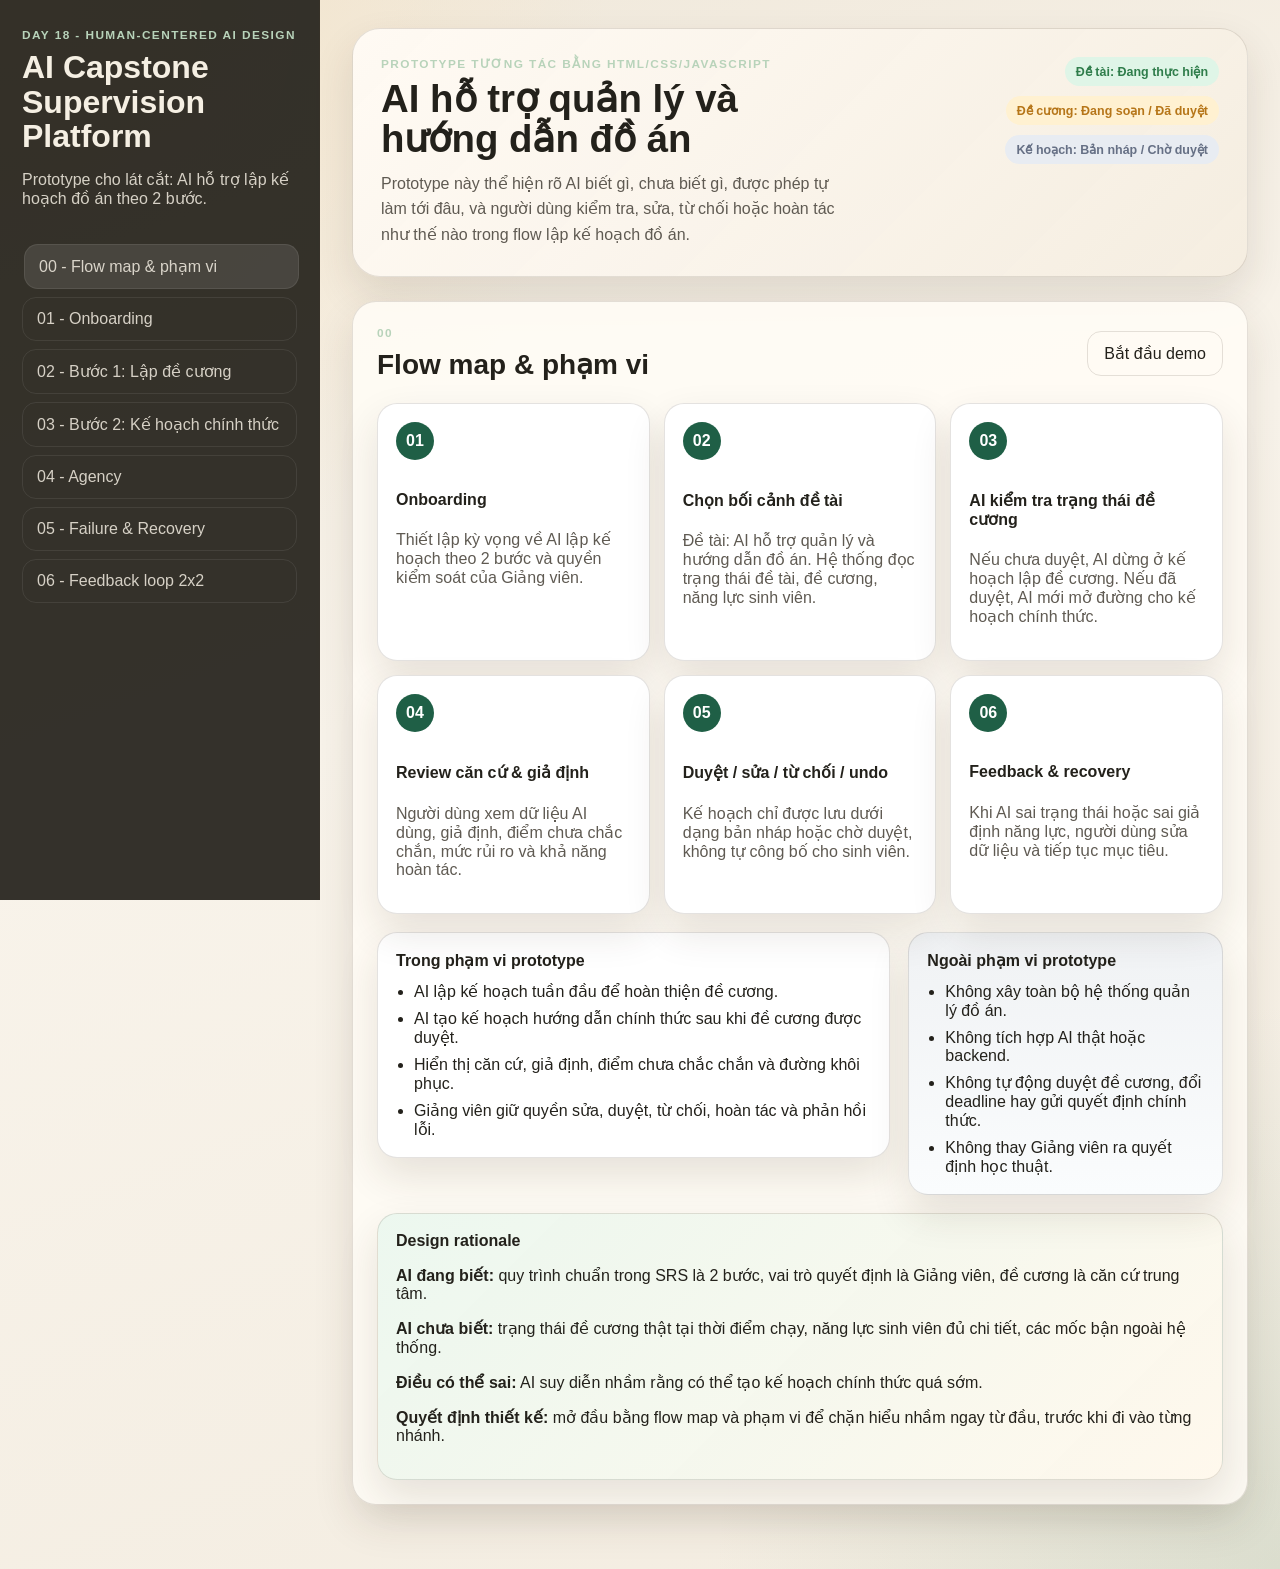
==== index.html @ 228629e7 "Hoàn thành bài lab day 18" ====
<!DOCTYPE html>
<html lang="vi">
<head>
  <meta charset="UTF-8">
  <meta name="viewport" content="width=device-width, initial-scale=1.0">
  <title>Day 18 - AI Capstone Supervision Platform</title>
  <link rel="stylesheet" href="styles.css">
</head>
<body>
  <div class="app-shell">
    <aside class="sidebar">
      <div class="brand">
        <p class="eyebrow">Day 18 - Human-Centered AI Design</p>
        <h1>AI Capstone<br>Supervision Platform</h1>
        <p class="brand-note">Prototype cho lát cắt: AI hỗ trợ lập kế hoạch đồ án theo 2 bước.</p>
      </div>

      <nav class="menu">
        <button class="nav-link active" data-target="flow-map">00 - Flow map & phạm vi</button>
        <button class="nav-link" data-target="onboarding">01 - Onboarding</button>
        <button class="nav-link" data-target="step-one">02 - Bước 1: Lập đề cương</button>
        <button class="nav-link" data-target="step-two">03 - Bước 2: Kế hoạch chính thức</button>
        <button class="nav-link" data-target="agency">04 - Agency</button>
        <button class="nav-link" data-target="failure">05 - Failure & Recovery</button>
        <button class="nav-link" data-target="feedback">06 - Feedback loop 2x2</button>
      </nav>
    </aside>

    <main class="content">
      <header class="hero">
        <div>
          <p class="eyebrow">Prototype tương tác bằng HTML/CSS/JavaScript</p>
          <h2>AI hỗ trợ quản lý và hướng dẫn đồ án</h2>
          <p class="hero-copy">
            Prototype này thể hiện rõ AI biết gì, chưa biết gì, được phép tự làm tới đâu,
            và người dùng kiểm tra, sửa, từ chối hoặc hoàn tác như thế nào trong flow lập kế hoạch đồ án.
          </p>
        </div>
        <div class="hero-badges">
          <span class="badge safe">Đề tài: Đang thực hiện</span>
          <span class="badge warning">Đề cương: Đang soạn / Đã duyệt</span>
          <span class="badge neutral">Kế hoạch: Bản nháp / Chờ duyệt</span>
        </div>
      </header>

      <section id="flow-map" class="page-section active">
        <div class="section-heading">
          <div>
            <p class="eyebrow">00</p>
            <h3>Flow map & phạm vi</h3>
          </div>
          <button class="ghost-button" data-next="onboarding">Bắt đầu demo</button>
        </div>

        <div class="flow-grid">
          <article class="flow-card">
            <span class="flow-step">01</span>
            <h4>Onboarding</h4>
            <p>Thiết lập kỳ vọng về AI lập kế hoạch theo 2 bước và quyền kiểm soát của Giảng viên.</p>
          </article>
          <article class="flow-card">
            <span class="flow-step">02</span>
            <h4>Chọn bối cảnh đề tài</h4>
            <p>Đề tài: AI hỗ trợ quản lý và hướng dẫn đồ án. Hệ thống đọc trạng thái đề tài, đề cương, năng lực sinh viên.</p>
          </article>
          <article class="flow-card">
            <span class="flow-step">03</span>
            <h4>AI kiểm tra trạng thái đề cương</h4>
            <p>Nếu chưa duyệt, AI dừng ở kế hoạch lập đề cương. Nếu đã duyệt, AI mới mở đường cho kế hoạch chính thức.</p>
          </article>
          <article class="flow-card">
            <span class="flow-step">04</span>
            <h4>Review căn cứ & giả định</h4>
            <p>Người dùng xem dữ liệu AI dùng, giả định, điểm chưa chắc chắn, mức rủi ro và khả năng hoàn tác.</p>
          </article>
          <article class="flow-card">
            <span class="flow-step">05</span>
            <h4>Duyệt / sửa / từ chối / undo</h4>
            <p>Kế hoạch chỉ được lưu dưới dạng bản nháp hoặc chờ duyệt, không tự công bố cho sinh viên.</p>
          </article>
          <article class="flow-card">
            <span class="flow-step">06</span>
            <h4>Feedback & recovery</h4>
            <p>Khi AI sai trạng thái hoặc sai giả định năng lực, người dùng sửa dữ liệu và tiếp tục mục tiêu.</p>
          </article>
        </div>

        <div class="two-column">
          <article class="info-card">
            <h4>Trong phạm vi prototype</h4>
            <ul>
              <li>AI lập kế hoạch tuần đầu để hoàn thiện đề cương.</li>
              <li>AI tạo kế hoạch hướng dẫn chính thức sau khi đề cương được duyệt.</li>
              <li>Hiển thị căn cứ, giả định, điểm chưa chắc chắn và đường khôi phục.</li>
              <li>Giảng viên giữ quyền sửa, duyệt, từ chối, hoàn tác và phản hồi lỗi.</li>
            </ul>
          </article>
          <article class="info-card muted">
            <h4>Ngoài phạm vi prototype</h4>
            <ul>
              <li>Không xây toàn bộ hệ thống quản lý đồ án.</li>
              <li>Không tích hợp AI thật hoặc backend.</li>
              <li>Không tự động duyệt đề cương, đổi deadline hay gửi quyết định chính thức.</li>
              <li>Không thay Giảng viên ra quyết định học thuật.</li>
            </ul>
          </article>
        </div>

        <aside class="rationale-box">
          <h4>Design rationale</h4>
          <p><strong>AI đang biết:</strong> quy trình chuẩn trong SRS là 2 bước, vai trò quyết định là Giảng viên, đề cương là căn cứ trung tâm.</p>
          <p><strong>AI chưa biết:</strong> trạng thái đề cương thật tại thời điểm chạy, năng lực sinh viên đủ chi tiết, các mốc bận ngoài hệ thống.</p>
          <p><strong>Điều có thể sai:</strong> AI suy diễn nhầm rằng có thể tạo kế hoạch chính thức quá sớm.</p>
          <p><strong>Quyết định thiết kế:</strong> mở đầu bằng flow map và phạm vi để chặn hiểu nhầm ngay từ đầu, trước khi đi vào từng nhánh.</p>
        </aside>
      </section>

      <section id="onboarding" class="page-section">
        <div class="section-heading">
          <div>
            <p class="eyebrow">01</p>
            <h3>Onboarding</h3>
          </div>
          <button class="ghost-button" data-next="step-one">Đi tới Bước 1</button>
        </div>

        <div class="card-grid onboarding-grid">
          <article class="feature-card">
            <span class="badge safe">Card 1</span>
            <h4>AI lập kế hoạch đồ án theo 2 bước</h4>
            <p>Khi đề cương chưa được chốt, AI chỉ giúp lập kế hoạch hoàn thiện đề cương. Sau khi đề cương được duyệt, AI mới tạo kế hoạch thực hiện đồ án đầy đủ.</p>
            <ul>
              <li>Gợi ý kế hoạch lập đề cương tuần đầu.</li>
              <li>Chỉ ra phần còn thiếu trong đề cương.</li>
              <li>Tạo kế hoạch chính thức sau khi đề cương đã duyệt.</li>
              <li>Cảnh báo tuần quá tải và điều chỉnh theo năng lực sinh viên.</li>
            </ul>
          </article>

          <article class="feature-card">
            <span class="badge risk">Card 2</span>
            <h4>AI không được tự làm gì?</h4>
            <ul>
              <li>Không phê duyệt đề cương hoặc chốt phạm vi đề tài.</li>
              <li>Không thay đổi deadline chính thức.</li>
              <li>Không công bố kế hoạch chính thức cho sinh viên.</li>
              <li>Không đóng, hủy đề tài hoặc thay Giảng viên ra quyết định học thuật.</li>
            </ul>
          </article>

          <article class="feature-card">
            <span class="badge warning">Card 3</span>
            <h4>AI cần dữ liệu gì?</h4>
            <ul>
              <li>Tên đề tài và nhiệm vụ ban đầu.</li>
              <li>Trạng thái đề tài và trạng thái đề cương.</li>
              <li>Loại đồ án, thời lượng thực hiện, mốc bắt buộc.</li>
              <li>Năng lực sinh viên và nội dung đề cương đã duyệt nếu có.</li>
            </ul>
          </article>

          <article class="feature-card">
            <span class="badge neutral">Card 4</span>
            <h4>Quyền kiểm soát của người dùng</h4>
            <ul>
              <li>Xem AI dùng dữ liệu nào và không dùng dữ liệu nào.</li>
              <li>Sửa giả định, từ chối đề xuất hoặc hoàn tác.</li>
              <li>Không cho AI dùng một số tín hiệu hành vi để cá nhân hóa.</li>
              <li>Quyết định lưu bản nháp hay duyệt kế hoạch chính thức.</li>
            </ul>
          </article>
        </div>

        <div class="panel-row">
          <article class="context-panel">
            <h4>AI biết gì?</h4>
            <ul>
              <li>Người dùng lần đầu vào tính năng AI lập kế hoạch.</li>
              <li>Quy trình đúng là 2 bước, không được nhảy cóc.</li>
            </ul>
          </article>
          <article class="context-panel">
            <h4>AI chưa biết gì?</h4>
            <ul>
              <li>Đề tài cụ thể đang ở trạng thái đề cương nào.</li>
              <li>Năng lực, lịch bận và ràng buộc cá nhân của sinh viên.</li>
            </ul>
          </article>
          <article class="context-panel">
            <h4>Người dùng kiểm soát ở đâu?</h4>
            <ul>
              <li>Nút sửa giả định và phản hồi lỗi trong mọi flow chính.</li>
              <li>Tùy chọn tắt dùng tín hiệu hành vi ngầm định.</li>
            </ul>
          </article>
        </div>

        <aside class="rationale-box">
          <h4>Design rationale</h4>
          <p><strong>Rủi ro:</strong> nếu onboarding không nhấn mạnh giới hạn, người dùng có thể tưởng AI tạo kế hoạch toàn bộ ngay từ đầu.</p>
          <p><strong>Agency:</strong> ở đây AI chỉ <strong>Ask</strong> người dùng bắt đầu từ dữ liệu tối thiểu, không ép nhập form dài.</p>
          <p><strong>Feedback:</strong> system → user explicit qua nội dung card; system → user implicit qua thứ tự card và badge cảnh báo.</p>
        </aside>
      </section>

      <section id="step-one" class="page-section">
        <div class="section-heading">
          <div>
            <p class="eyebrow">02</p>
            <h3>Bước 1: Đề cương chưa chốt, AI chỉ lập kế hoạch làm đề cương</h3>
          </div>
          <button class="ghost-button" data-next="step-two">Sang Bước 2</button>
        </div>

        <div class="scenario-layout">
          <article class="workbench">
            <div class="status-strip">
              <span class="badge neutral">Đề tài: Đang soạn</span>
              <span class="badge warning">Đề cương: Đang soạn</span>
              <span class="badge neutral">Loại đồ án: Khảo sát/thực nghiệm</span>
              <span class="badge warning">Năng lực sinh viên: Chưa rõ</span>
            </div>

            <div class="project-card">
              <h4>Đề tài đang chọn</h4>
              <p class="project-title">AI hỗ trợ quản lý và hướng dẫn đồ án</p>
              <p class="project-subtitle">Giảng viên đang chuẩn bị đề tài và cần một kế hoạch tuần đầu để hoàn thiện đề cương đủ điều kiện chốt.</p>
            </div>

            <div id="step1-loading" class="loading-box hidden">
              <div class="loading-dot"></div>
              <div>
                <p>AI đang kiểm tra trạng thái đề cương...</p>
                <p class="subtle" id="step1-loading-text">Đang đọc trạng thái hiện tại trong hồ sơ đề tài.</p>
              </div>
            </div>

            <div id="step1-result" class="result-card hidden">
              <div class="assistant-note">
                <span class="badge warning">ASK</span>
                <p>
                  Đề cương của đề tài này chưa được chốt. Tôi chưa nên tạo kế hoạch thực hiện toàn bộ đồ án vì phạm vi,
                  mục tiêu và sản phẩm đầu ra có thể còn thay đổi. Tôi có thể giúp thầy/cô tạo kế hoạch tuần đầu để hoàn thiện đề cương trước.
                </p>
              </div>

              <div class="ai-status-list">
                <div>AI đang kiểm tra trạng thái đề cương...</div>
                <div>AI phát hiện đề cương chưa chốt.</div>
                <div>AI chỉ tạo kế hoạch lập đề cương tuần đầu.</div>
              </div>

              <div class="timeline-card">
                <h4>Kế hoạch lập đề cương tuần đầu</h4>
                <div class="timeline-item">
                  <strong>Mục tiêu tuần đầu</strong>
                  <p>Hoàn thành đề cương đủ rõ để chốt phạm vi, nhiệm vụ, phương pháp và cấu trúc báo cáo.</p>
                </div>
                <div class="timeline-item">
                  <strong>Việc cần làm</strong>
                  <p>Làm rõ đề tài, mục tiêu, phạm vi chức năng, phương pháp, bố cục dự kiến và tài liệu tham khảo ban đầu.</p>
                </div>
                <div class="timeline-item">
                  <strong>Mốc nộp 1</strong>
                  <p>Cuối tuần: nộp đề cương bản nháp + danh sách tài liệu tham khảo ban đầu.</p>
                </div>
                <div class="timeline-item">
                  <strong>Mốc nộp 2</strong>
                  <p>Sau góp ý: nộp lại bản đã chỉnh sửa để Giảng viên xem xét chốt.</p>
                </div>
                <div class="timeline-item">
                  <strong>Checklist</strong>
                  <p>Mục tiêu, phạm vi, phương pháp, sản phẩm đầu ra, cấu trúc báo cáo và tiêu chí chốt đã đủ rõ.</p>
                </div>
              </div>
            </div>

            <div class="button-row">
              <button class="primary-button" id="btn-step1-plan">Tạo kế hoạch làm đề cương</button>
              <button class="secondary-button">Bổ sung thông tin đề cương</button>
              <button class="ghost-button">Hủy</button>
            </div>
          </article>

          <aside class="side-stack">
            <article class="context-panel">
              <h4>AI biết gì?</h4>
              <ul>
                <li>Đề tài đã có tên và loại đồ án.</li>
                <li>Đề cương đang ở trạng thái Đang soạn.</li>
              </ul>
            </article>
            <article class="context-panel">
              <h4>AI chưa biết gì?</h4>
              <ul>
                <li>Nội dung đề cương đã đủ sâu hay chưa.</li>
                <li>Năng lực sinh viên chi tiết và lịch kiểm tra các môn khác.</li>
              </ul>
            </article>
            <article class="context-panel">
              <h4>Điểm có thể sai</h4>
              <ul>
                <li>AI suy luận quá sớm rằng phạm vi đã ổn định.</li>
                <li>AI đoán năng lực sinh viên khi chưa có đánh giá đầu vào.</li>
              </ul>
            </article>
            <article class="rationale-box compact">
              <h4>Design rationale</h4>
              <p><strong>Agency:</strong> <span class="badge warning inline-badge">ASK</span> vì dữ liệu chưa đủ và nếu lập kế hoạch toàn bộ quá sớm thì sai hướng sẽ tốn chi phí sửa lớn.</p>
              <p><strong>Recovery:</strong> flow cho phép quay về bổ sung đề cương thay vì bế tắc sau khi bị chặn.</p>
            </article>
          </aside>
        </div>
      </section>

      <section id="step-two" class="page-section">
        <div class="section-heading">
          <div>
            <p class="eyebrow">03</p>
            <h3>Bước 2: Sau khi đề cương được chốt, AI tạo kế hoạch thực hiện đồ án</h3>
          </div>
          <button class="ghost-button" data-next="agency">Đi tới Agency</button>
        </div>

        <div class="scenario-layout">
          <article class="workbench">
            <div class="status-strip">
              <span class="badge safe">Đề tài: Đang thực hiện</span>
              <span class="badge safe">Đề cương: Đã duyệt</span>
              <span class="badge neutral">Thời lượng: 8 tuần</span>
              <span class="badge safe">Năng lực sinh viên: Khá</span>
            </div>

            <div id="step2-loading" class="loading-box hidden">
              <div class="loading-dot"></div>
              <div>
                <p>AI đang tạo kế hoạch hướng dẫn chính thức...</p>
                <p class="subtle" id="step2-loading-text">Đang đọc đề cương đã duyệt.</p>
              </div>
            </div>

            <div id="step2-result" class="result-card hidden">
              <div class="timeline-card">
                <div class="card-headline">
                  <h4>Kế hoạch thực hiện đồ án - 8 tuần</h4>
                  <span class="badge neutral">Bản nháp</span>
                </div>
                <div class="week-grid">
                  <div class="week-card"><strong>Tuần 1</strong><p>Rà soát đề cương đã duyệt, chốt phạm vi MVP, lập danh sách chức năng chính.</p></div>
                  <div class="week-card"><strong>Tuần 2</strong><p>Phân tích yêu cầu chi tiết, hoàn thiện use case chính.</p></div>
                  <div class="week-card"><strong>Tuần 3</strong><p>Thiết kế dữ liệu, thiết kế luồng xử lý chính.</p></div>
                  <div class="week-card"><strong>Tuần 4</strong><p>Thiết kế giao diện chính, chốt kiến trúc hệ thống.</p></div>
                  <div class="week-card overload"><strong>Tuần 5</strong><p>Xây dựng chức năng quản lý đề tài, quản lý đề cương và cảnh báo nguy cơ quá tải.</p></div>
                  <div class="week-card"><strong>Tuần 6</strong><p>Tích hợp AI hỗ trợ gợi ý kế hoạch, kiểm thử luồng chính.</p></div>
                  <div class="week-card"><strong>Tuần 7</strong><p>Hoàn thiện báo cáo, sửa lỗi và cải thiện prototype.</p></div>
                  <div class="week-card"><strong>Tuần 8</strong><p>Chuẩn bị demo, nộp sản phẩm cuối.</p></div>
                </div>
              </div>

              <div class="button-row">
                <button class="secondary-button" id="btn-open-save-draft">Lưu bản nháp</button>
                <button class="secondary-button">Yêu cầu AI điều chỉnh</button>
                <button class="ghost-button">Từ chối kế hoạch</button>
              </div>
            </div>

            <div class="button-row">
              <button class="primary-button" id="btn-step2-plan">Tạo kế hoạch thực hiện đồ án</button>
            </div>
          </article>

          <aside class="side-stack">
            <article class="context-panel evidence-panel">
              <h4>Vì sao AI tạo kế hoạch này?</h4>
              <p class="panel-label">Căn cứ AI sử dụng</p>
              <ul>
                <li>Đề cương đã duyệt.</li>
                <li>Loại đồ án: Khảo sát/thực nghiệm.</li>
                <li>Thời lượng: 8 tuần.</li>
                <li>Năng lực sinh viên: Khá.</li>
                <li>Mốc nộp cuối: Tuần 8.</li>
              </ul>
              <p class="panel-label">Giả định của AI</p>
              <ul>
                <li>Sinh viên làm việc đều mỗi tuần.</li>
                <li>Giảng viên review ít nhất 1 lần/tuần.</li>
                <li>Không có thay đổi lớn về phạm vi.</li>
                <li>MVP cần có bản demo ở tuần 8.</li>
              </ul>
              <p class="panel-label">Điểm chưa chắc chắn</p>
              <ul>
                <li>Chưa có lịch bận cá nhân của sinh viên.</li>
                <li>Chưa biết tuần nào có kiểm tra môn khác.</li>
                <li>Chưa có mốc review giữa kỳ cụ thể.</li>
              </ul>
              <div class="button-stack">
                <button class="ghost-button">Sửa giả định</button>
                <button class="ghost-button">Không dùng dữ liệu này</button>
                <button class="ghost-button">Xem nguồn</button>
              </div>
            </article>

            <article class="rationale-box compact">
              <h4>Design rationale</h4>
              <p><strong>AI đang biết:</strong> đề cương đã duyệt, đề tài đang thực hiện, loại đồ án, thời lượng và mức năng lực.</p>
              <p><strong>Điều có thể sai:</strong> giả định về tải học tập thực tế hoặc năng lực sinh viên.</p>
              <p><strong>Agency:</strong> tạo kế hoạch được phép <strong>Ask</strong>, còn lưu và công bố vẫn cần xác nhận của Giảng viên.</p>
            </article>
          </aside>
        </div>

        <div id="draft-modal" class="modal hidden" aria-hidden="true">
          <div class="modal-card">
            <h4>Xác nhận lưu bản nháp</h4>
            <p>AI sẽ lưu kế hoạch này dưới dạng bản nháp. Giảng viên vẫn cần phê duyệt trước khi công bố cho sinh viên.</p>
            <div class="button-row">
              <button class="primary-button" id="btn-confirm-draft">Xác nhận lưu bản nháp</button>
              <button class="ghost-button" id="btn-close-draft">Quay lại chỉnh sửa</button>
            </div>
          </div>
        </div>
      </section>

      <section id="agency" class="page-section">
        <div class="section-heading">
          <div>
            <p class="eyebrow">04</p>
            <h3>Agency: Act / Ask / Don't Act</h3>
          </div>
          <button class="ghost-button" data-next="failure">Sang Failure & Recovery</button>
        </div>

        <div class="card-grid agency-grid">
          <article class="agency-card act-card">
            <span class="badge safe">ACT</span>
            <h4>AI được tự hành động</h4>
            <p>AI tự gắn nhãn “Tuần 5 có nguy cơ quá tải” vì tuần này có nhiều đầu việc và rủi ro thấp, dễ nhìn thấy, dễ bỏ nhãn.</p>
            <div class="button-row">
              <button class="secondary-button" id="btn-toggle-warning">Bỏ cảnh báo</button>
              <button class="ghost-button">Xem lý do</button>
            </div>
            <p id="act-feedback" class="subtle">Cảnh báo hiện đang bật để nhấn mạnh tuần có nguy cơ quá tải.</p>
          </article>

          <article class="agency-card ask-card">
            <span class="badge warning">ASK</span>
            <h4>AI phải hỏi trước</h4>
            <p>AI muốn áp dụng kế hoạch đã điều chỉnh vào bản nháp. Đây là thay đổi có tác động tới workflow của Giảng viên nên cần xác nhận.</p>
            <div class="button-row">
              <button class="secondary-button" id="btn-ask-preview">Xem trước</button>
              <button class="primary-button">Áp dụng</button>
              <button class="ghost-button">Không áp dụng</button>
            </div>
            <div id="ask-preview" class="inline-preview hidden">
              <p>Preview: Giảm tải Tuần 5, dời tích hợp AI sang Tuần 6 và thêm một checkpoint review giữa kỳ.</p>
            </div>
          </article>

          <article class="agency-card dont-card">
            <span class="badge risk">DON'T ACT</span>
            <h4>AI không được hành động</h4>
            <p>Người dùng yêu cầu tạo luôn kế hoạch thực hiện chính thức dù đề cương chưa duyệt.</p>
            <blockquote>
              Tôi không thể tạo hoặc công bố kế hoạch thực hiện chính thức khi đề cương chưa được duyệt. Tôi có thể tạo kế hoạch lập đề cương hoặc một bản nháp tham khảo không lưu chính thức.
            </blockquote>
            <ul>
              <li>Rủi ro cao và khó hoàn tác nếu sinh viên làm sai hướng.</li>
              <li>Thiếu dữ liệu đáng tin cậy về phạm vi và mục tiêu đã chốt.</li>
              <li>Quyền phê duyệt thuộc về Giảng viên.</li>
            </ul>
            <div class="button-row">
              <button class="secondary-button">Tạo kế hoạch làm đề cương</button>
              <button class="secondary-button">Tạo bản nháp sơ bộ</button>
              <button class="ghost-button">Cập nhật trạng thái đề cương</button>
            </div>
          </article>
        </div>
      </section>

      <section id="failure" class="page-section">
        <div class="section-heading">
          <div>
            <p class="eyebrow">05</p>
            <h3>Failure & Recovery</h3>
          </div>
          <button class="ghost-button" data-next="feedback">Sang Feedback 2x2</button>
        </div>

        <div class="tab-row">
          <button class="tab-button active" data-failure="status">Kịch bản 1: Sai trạng thái đề cương</button>
          <button class="tab-button" data-failure="capacity">Kịch bản 2: Kế hoạch quá nặng</button>
        </div>

        <div id="failure-status" class="failure-panel active">
          <div class="scenario-layout">
            <article class="workbench">
              <div class="alert-box risk-box">
                <h4>Kế hoạch này chưa phù hợp vì đề cương chưa được duyệt.</h4>
                <p>Giảng viên phát hiện AI đã hiểu nhầm trạng thái đề cương và tạo kế hoạch 8 tuần quá sớm.</p>
              </div>
              <div class="button-row">
                <button class="secondary-button issue-button active">Sai trạng thái đề cương</button>
                <button class="secondary-button issue-button">Sai phạm vi đề tài</button>
                <button class="secondary-button issue-button">Kế hoạch quá sớm</button>
                <button class="ghost-button issue-button">Khác</button>
              </div>
              <div class="form-card">
                <label for="correct-status">Trạng thái đúng</label>
                <select id="correct-status">
                  <option>Đang soạn</option>
                  <option selected>Đang chỉnh sửa theo góp ý</option>
                  <option>Đã duyệt</option>
                </select>
                <button class="primary-button" id="btn-recover-status">Xác nhận sửa trạng thái</button>
              </div>
              <div id="status-recovery-result" class="recovery-result hidden">
                <p>
                  Cảm ơn thầy/cô. Tôi đã hiểu lỗi là: tôi đánh giá sai trạng thái đề cương.
                  Tôi sẽ không dùng kế hoạch 8 tuần này làm kế hoạch chính thức. Tôi sẽ chuyển nó về bản nháp tham khảo
                  và tạo lại kế hoạch hoàn thiện đề cương theo góp ý.
                </p>
                <div class="button-row">
                  <button class="secondary-button">Tạo lại kế hoạch đề cương</button>
                  <button class="secondary-button">Giữ bản nháp tham khảo</button>
                  <button class="ghost-button">Hoàn tác</button>
                </div>
              </div>
            </article>
            <aside class="rationale-box compact">
              <h4>Design rationale</h4>
              <p><strong>Điểm sai:</strong> AI tự tin vào dữ liệu trạng thái chưa đủ chắc.</p>
              <p><strong>Hậu quả:</strong> sinh viên có thể bám nhầm kế hoạch chính thức khi căn cứ chưa hợp lệ.</p>
              <p><strong>Recovery:</strong> người dùng không chỉ báo lỗi mà còn sửa dữ liệu, hạ cấp output và đi tiếp sang kế hoạch phù hợp hơn.</p>
            </aside>
          </div>
        </div>

        <div id="failure-capacity" class="failure-panel">
          <div class="scenario-layout">
            <article class="workbench">
              <div class="form-card">
                <h4>Bạn muốn sửa vấn đề gì?</h4>
                <div class="choice-grid">
                  <label><input type="radio" name="overload" checked> Kế hoạch quá dày</label>
                  <label><input type="radio" name="overload"> Sai năng lực sinh viên</label>
                  <label><input type="radio" name="overload"> Sai phạm vi đề tài</label>
                  <label><input type="radio" name="overload"> Thiếu mốc kiểm tra</label>
                </div>
                <div class="adjustment-row">
                  <span>Giả định cũ: <strong>Khá</strong></span>
                  <span>Điều chỉnh mới: <strong>Yếu</strong></span>
                </div>
                <button class="primary-button" id="btn-recover-capacity">Tạo lại kế hoạch nhẹ hơn</button>
              </div>
              <div id="capacity-recovery-result" class="recovery-result hidden">
                <p>
                  Tôi đã hiểu kế hoạch hiện tại quá nặng vì AI giả định năng lực sinh viên là Khá.
                  Tôi sẽ tạo lại kế hoạch với ít đầu việc hơn mỗi tuần, thêm thời gian ôn tập và chia nhỏ nhiệm vụ lớn.
                </p>
                <div class="compare-table">
                  <div class="compare-column">
                    <h5>Trước</h5>
                    <p><strong>Tuần 5:</strong> Xây dựng 4 chức năng, tích hợp AI, viết báo cáo kỹ thuật.</p>
                  </div>
                  <div class="compare-column">
                    <h5>Sau</h5>
                    <p><strong>Tuần 5:</strong> Xây dựng 2 chức năng chính.</p>
                    <p><strong>Tuần 6:</strong> Tích hợp AI, kiểm thử từng phần.</p>
                  </div>
                </div>
                <div class="button-row">
                  <button class="primary-button">Áp dụng kế hoạch mới</button>
                  <button class="secondary-button">So sánh chi tiết</button>
                  <button class="ghost-button">Hoàn tác</button>
                  <button class="ghost-button">Giữ kế hoạch cũ</button>
                </div>
              </div>
            </article>
            <aside class="rationale-box compact">
              <h4>Design rationale</h4>
              <p><strong>AI sai ở đâu:</strong> giả định năng lực sinh viên cao hơn thực tế.</p>
              <p><strong>Vì sao dễ phát hiện:</strong> panel giả định đặt cạnh kế hoạch giúp Giảng viên nhìn ra nguyên nhân.</p>
              <p><strong>Feedback:</strong> explicit user feedback qua chọn lý do cụ thể; implicit signal có thể là việc người dùng dừng lâu ở phần giả định trước khi bấm lưu.</p>
            </aside>
          </div>
        </div>
      </section>

      <section id="feedback" class="page-section">
        <div class="section-heading">
          <div>
            <p class="eyebrow">06</p>
            <h3>Feedback loop 2x2</h3>
          </div>
          <button class="ghost-button" data-next="flow-map">Quay lại đầu</button>
        </div>

        <div class="matrix">
          <div class="matrix-header"></div>
          <div class="matrix-header">Explicit - Tường minh</div>
          <div class="matrix-header">Implicit - Ngầm định</div>

          <div class="matrix-side">User → System</div>
          <article class="matrix-cell">
            <h4>Giảng viên báo lỗi và chọn lý do</h4>
            <p>Ví dụ: bấm <strong>Sai trạng thái đề cương</strong> hoặc <strong>Kế hoạch quá tải</strong>, sau đó chọn nguyên nhân cụ thể.</p>
            <p class="subtle">Tác dụng: giúp hệ thống sửa đúng lỗi hiện tại và ghi nhớ rằng output này không đáng tin để dùng chính thức.</p>
          </article>
          <article class="matrix-cell">
            <h4>Tín hiệu hành vi tham khảo</h4>
            <p>Ví dụ: người dùng hoàn tác kế hoạch vừa áp dụng hoặc dừng lâu ở panel <strong>Giả định của AI</strong>.</p>
            <p class="subtle">Tác dụng: hệ thống chỉ dùng để gợi ý nhẹ như “Thầy/cô có muốn kiểm tra lại giả định không?”, không xem đó là sự thật tuyệt đối.</p>
          </article>

          <div class="matrix-side">System → User</div>
          <article class="matrix-cell">
            <h4>AI nói rõ trạng thái và giới hạn</h4>
            <p>Ví dụ: “Đề cương chưa chốt, tôi chỉ tạo kế hoạch lập đề cương.” hoặc “Kế hoạch này chỉ là bản nháp, chưa được Giảng viên duyệt.”</p>
            <p class="subtle">Tác dụng: giảm hiểu nhầm giữa đề xuất AI và quyết định chính thức.</p>
          </article>
          <article class="matrix-cell">
            <h4>Cue giao diện dẫn người dùng đi an toàn</h4>
            <p>Nút tạo kế hoạch chính thức chỉ bật khi đề cương đã duyệt; badge <strong>Bản nháp</strong> và panel căn cứ luôn đặt cạnh output.</p>
            <p class="subtle">Tác dụng: hướng người dùng tới hành động an toàn mà không làm flow bị ngắt quãng bởi quá nhiều cảnh báo.</p>
          </article>
        </div>

        <aside class="rationale-box">
          <h4>Rationale cho feedback</h4>
          <p><strong>Thời điểm:</strong> feedback xuất hiện ở các điểm dừng tự nhiên như sau khi AI tạo kế hoạch, khi người dùng review và khi phát hiện sai sót.</p>
          <p><strong>Minh bạch:</strong> prototype nêu rõ tín hiệu nào chỉ dùng để hỗ trợ cá nhân hóa nhẹ, người dùng có thể tắt dùng tín hiệu hành vi.</p>
          <p><strong>Phản ứng ngay:</strong> với explicit feedback, hệ thống xác nhận hiểu lỗi và đề xuất đường phục hồi; với implicit feedback, hệ thống chỉ gợi ý chứ không tự sửa mạnh.</p>
        </aside>
      </section>
    </main>
  </div>

  <script src="script.js"></script>
</body>
</html>
---- styles.css ----
:root {
  --bg: #f4efe6;
  --bg-strong: #fffaf3;
  --surface: rgba(255, 252, 246, 0.9);
  --surface-strong: #ffffff;
  --line: rgba(63, 51, 36, 0.14);
  --text: #23211b;
  --muted: #5f5a52;
  --safe: #2f7d4b;
  --safe-bg: #dff5e7;
  --warn: #b67619;
  --warn-bg: #fff1d1;
  --risk: #a53e31;
  --risk-bg: #fde3df;
  --neutral: #667085;
  --neutral-bg: #e8ecf2;
  --shadow: 0 18px 40px rgba(54, 42, 26, 0.12);
  --radius-lg: 24px;
  --radius-md: 18px;
  --radius-sm: 12px;
}

* {
  box-sizing: border-box;
}

html {
  scroll-behavior: smooth;
}

body {
  margin: 0;
  font-family: "Segoe UI", Arial, Helvetica, sans-serif;
  color: var(--text);
  background:
    radial-gradient(circle at top left, rgba(255, 220, 164, 0.35), transparent 30%),
    radial-gradient(circle at bottom right, rgba(109, 154, 123, 0.18), transparent 28%),
    linear-gradient(160deg, #efe7d9 0%, #f8f3ea 42%, #f3ece0 100%);
}

button,
select,
input {
  font: inherit;
}

.app-shell {
  display: grid;
  grid-template-columns: 320px 1fr;
  min-height: 100vh;
}

.sidebar {
  position: sticky;
  top: 0;
  height: 100vh;
  padding: 28px 22px;
  border-right: 1px solid var(--line);
  background: rgba(35, 33, 27, 0.92);
  color: #f5efe3;
  display: flex;
  flex-direction: column;
  gap: 20px;
}

.brand h1 {
  margin: 8px 0 10px;
  font-size: 2rem;
  line-height: 1.08;
}

.brand-note,
.nav-link {
  color: rgba(245, 239, 227, 0.84);
}

.eyebrow {
  margin: 0;
  text-transform: uppercase;
  letter-spacing: 0.12em;
  font-size: 0.74rem;
  font-weight: 700;
  color: #b8d3ba;
}

.menu {
  display: flex;
  flex-direction: column;
  gap: 8px;
}

.nav-link {
  width: 100%;
  text-align: left;
  padding: 12px 14px;
  border: 1px solid rgba(255, 255, 255, 0.08);
  border-radius: 14px;
  background: transparent;
  cursor: pointer;
  transition: background 0.2s ease, transform 0.2s ease;
}

.nav-link:hover,
.nav-link.active {
  background: rgba(255, 255, 255, 0.1);
  transform: translateX(2px);
}

.content {
  padding: 28px 32px 64px;
}

.hero,
.page-section,
.info-card,
.feature-card,
.context-panel,
.workbench,
.agency-card,
.matrix-cell,
.modal-card,
.rationale-box,
.flow-card,
.timeline-card,
.alert-box,
.form-card,
.recovery-result,
.project-card {
  border: 1px solid var(--line);
  box-shadow: var(--shadow);
}

.hero {
  background: linear-gradient(135deg, rgba(255, 251, 245, 0.95), rgba(244, 237, 224, 0.92));
  border-radius: 28px;
  padding: 28px;
  display: flex;
  justify-content: space-between;
  gap: 24px;
  align-items: flex-start;
}

.hero h2 {
  margin: 8px 0 12px;
  font-size: clamp(2rem, 3vw, 3rem);
  line-height: 1.04;
}

.hero-copy {
  margin: 0;
  max-width: 780px;
  color: var(--muted);
  line-height: 1.6;
}

.hero-badges {
  display: flex;
  flex-wrap: wrap;
  gap: 10px;
  justify-content: flex-end;
}

.page-section {
  margin-top: 24px;
  padding: 24px;
  border-radius: var(--radius-lg);
  background: var(--surface);
  display: none;
}

.page-section.active {
  display: block;
}

.section-heading {
  display: flex;
  justify-content: space-between;
  gap: 16px;
  align-items: center;
  margin-bottom: 22px;
}

.section-heading h3 {
  margin: 8px 0 0;
  font-size: 1.75rem;
}

.flow-grid,
.card-grid,
.panel-row,
.button-row,
.button-stack,
.status-strip,
.week-grid,
.choice-grid,
.adjustment-row,
.tab-row {
  display: flex;
  flex-wrap: wrap;
  gap: 14px;
}

.flow-grid {
  display: grid;
  grid-template-columns: repeat(3, minmax(0, 1fr));
  margin-bottom: 18px;
}

.flow-card {
  padding: 18px;
  border-radius: 20px;
  background: var(--surface-strong);
  position: relative;
  overflow: hidden;
}

.flow-step {
  display: inline-flex;
  width: 38px;
  height: 38px;
  border-radius: 999px;
  align-items: center;
  justify-content: center;
  background: #1f5f46;
  color: #fff;
  font-weight: 700;
  margin-bottom: 10px;
}

.two-column,
.scenario-layout {
  display: grid;
  grid-template-columns: 1.55fr 0.95fr;
  gap: 18px;
  align-items: start;
}

.info-card,
.feature-card,
.context-panel,
.workbench,
.agency-card,
.matrix-cell,
.timeline-card,
.alert-box,
.form-card,
.recovery-result,
.project-card {
  padding: 18px;
  border-radius: 20px;
  background: var(--surface-strong);
}

.info-card h4,
.feature-card h4,
.context-panel h4,
.agency-card h4,
.rationale-box h4,
.timeline-card h4,
.alert-box h4,
.form-card h4,
.project-card h4,
.matrix-cell h4 {
  margin: 0 0 12px;
}

.muted {
  background: linear-gradient(180deg, #f0f2f4, #fafcfd);
}

.rationale-box {
  margin-top: 18px;
  padding: 18px;
  border-radius: 20px;
  background: linear-gradient(135deg, rgba(235, 247, 238, 0.95), rgba(255, 248, 236, 0.96));
}

.compact {
  margin-top: 0;
}

.onboarding-grid {
  grid-template-columns: repeat(2, minmax(0, 1fr));
}

.feature-card ul,
.context-panel ul,
.info-card ul,
.agency-card ul {
  margin: 0;
  padding-left: 18px;
  display: grid;
  gap: 8px;
}

.badge {
  display: inline-flex;
  align-items: center;
  border-radius: 999px;
  padding: 7px 11px;
  font-size: 0.78rem;
  font-weight: 700;
}

.inline-badge {
  vertical-align: middle;
}

.safe {
  color: var(--safe);
  background: var(--safe-bg);
}

.warning {
  color: var(--warn);
  background: var(--warn-bg);
}

.risk {
  color: var(--risk);
  background: var(--risk-bg);
}

.neutral {
  color: var(--neutral);
  background: var(--neutral-bg);
}

.project-title {
  margin: 0 0 8px;
  font-size: 1.25rem;
  font-weight: 700;
}

.project-subtitle,
.subtle,
.matrix-cell p,
.timeline-card p,
.flow-card p,
.feature-card p,
.hero-copy,
.project-card p {
  color: var(--muted);
}

.loading-box {
  display: flex;
  gap: 16px;
  align-items: center;
  padding: 18px;
  border-radius: 18px;
  background: linear-gradient(135deg, #fff8ea, #fffdf8);
  border: 1px dashed rgba(182, 118, 25, 0.42);
  margin: 16px 0;
}

.loading-dot {
  width: 18px;
  height: 18px;
  border-radius: 999px;
  background: var(--warn);
  box-shadow: 0 0 0 0 rgba(182, 118, 25, 0.4);
  animation: pulse 1.2s infinite;
}

@keyframes pulse {
  0% { box-shadow: 0 0 0 0 rgba(182, 118, 25, 0.45); }
  70% { box-shadow: 0 0 0 14px rgba(182, 118, 25, 0); }
  100% { box-shadow: 0 0 0 0 rgba(182, 118, 25, 0); }
}

.hidden {
  display: none !important;
}

.assistant-note {
  display: grid;
  grid-template-columns: auto 1fr;
  gap: 12px;
  align-items: start;
  padding: 16px;
  border-radius: 18px;
  background: #fff8e8;
  margin-bottom: 14px;
}

.assistant-note p {
  margin: 0;
  line-height: 1.6;
}

.ai-status-list {
  display: grid;
  gap: 8px;
  margin-bottom: 14px;
}

.ai-status-list div {
  padding: 11px 14px;
  border-radius: 14px;
  background: #f7f0e6;
}

.timeline-item {
  padding: 12px 0;
  border-bottom: 1px solid rgba(63, 51, 36, 0.08);
}

.timeline-item:last-child {
  border-bottom: 0;
}

.primary-button,
.secondary-button,
.ghost-button,
.tab-button {
  border-radius: 14px;
  padding: 12px 16px;
  cursor: pointer;
  transition: transform 0.2s ease, box-shadow 0.2s ease, background 0.2s ease;
}

.primary-button {
  background: #1f5f46;
  color: #fff;
  border: 1px solid #1f5f46;
}

.secondary-button {
  background: #fff4dc;
  color: #694914;
  border: 1px solid rgba(182, 118, 25, 0.22);
}

.ghost-button {
  background: transparent;
  color: var(--text);
  border: 1px solid var(--line);
}

.primary-button:hover,
.secondary-button:hover,
.ghost-button:hover,
.tab-button:hover,
.nav-link:hover {
  transform: translateY(-1px);
}

.side-stack {
  display: grid;
  gap: 14px;
}

.week-grid {
  display: grid;
  grid-template-columns: repeat(2, minmax(0, 1fr));
}

.week-card {
  padding: 14px;
  border-radius: 16px;
  background: #faf5ec;
  border: 1px solid rgba(63, 51, 36, 0.08);
}

.week-card p {
  margin: 6px 0 0;
}

.overload {
  background: linear-gradient(180deg, #fff0e0, #fff7ef);
  border-color: rgba(181, 74, 42, 0.2);
}

.panel-label {
  margin: 14px 0 8px;
  font-size: 0.85rem;
  font-weight: 700;
  text-transform: uppercase;
  letter-spacing: 0.08em;
  color: #4a6b53;
}

.button-stack {
  flex-direction: column;
}

.modal {
  position: fixed;
  inset: 0;
  background: rgba(28, 21, 13, 0.4);
  display: grid;
  place-items: center;
  padding: 24px;
}

.modal-card {
  width: min(520px, 100%);
  padding: 22px;
  border-radius: 22px;
  background: #fffdf9;
}

.agency-grid {
  grid-template-columns: repeat(3, minmax(0, 1fr));
}

.act-card {
  border-top: 5px solid var(--safe);
}

.ask-card {
  border-top: 5px solid var(--warn);
}

.dont-card {
  border-top: 5px solid var(--risk);
}

blockquote {
  margin: 14px 0;
  padding: 14px 16px;
  border-left: 4px solid var(--risk);
  background: #fff5f2;
  color: #6a2c24;
}

.inline-preview {
  margin-top: 12px;
  padding: 14px;
  border-radius: 14px;
  background: #f7faf6;
  border: 1px dashed rgba(47, 125, 75, 0.3);
}

.tab-button {
  background: transparent;
  border: 1px solid var(--line);
}

.tab-button.active {
  background: #1f5f46;
  color: #fff;
  border-color: #1f5f46;
}

.failure-panel {
  display: none;
}

.failure-panel.active {
  display: block;
}

.risk-box {
  background: linear-gradient(180deg, #fff1ed, #fff9f7);
}

.issue-button.active {
  background: var(--risk-bg);
  color: var(--risk);
}

.form-card label {
  display: block;
  margin-bottom: 8px;
  font-weight: 600;
}

select {
  width: 100%;
  padding: 11px 12px;
  border-radius: 12px;
  border: 1px solid var(--line);
  margin-bottom: 14px;
  background: #fff;
}

.choice-grid {
  display: grid;
  grid-template-columns: repeat(2, minmax(0, 1fr));
}

.compare-table {
  display: grid;
  grid-template-columns: repeat(2, minmax(0, 1fr));
  gap: 14px;
}

.compare-column {
  padding: 14px;
  border-radius: 16px;
  background: #faf5ec;
}

.matrix {
  display: grid;
  grid-template-columns: 220px repeat(2, minmax(0, 1fr));
  gap: 12px;
}

.matrix-header,
.matrix-side {
  padding: 14px;
  border-radius: 16px;
  font-weight: 700;
  background: #ede6d8;
}

.matrix-side {
  display: flex;
  align-items: center;
  justify-content: center;
  text-align: center;
}

@media (max-width: 1200px) {
  .app-shell {
    grid-template-columns: 1fr;
  }

  .sidebar {
    position: static;
    height: auto;
  }

  .flow-grid,
  .onboarding-grid,
  .agency-grid,
  .week-grid,
  .matrix {
    grid-template-columns: 1fr;
  }

  .two-column,
  .scenario-layout {
    grid-template-columns: 1fr;
  }
}

@media (max-width: 720px) {
  .content {
    padding: 18px 14px 40px;
  }

  .hero,
  .page-section {
    padding: 18px;
  }

  .section-heading {
    flex-direction: column;
    align-items: flex-start;
  }

  .hero {
    flex-direction: column;
  }

  .choice-grid,
  .compare-table {
    grid-template-columns: 1fr;
  }
}
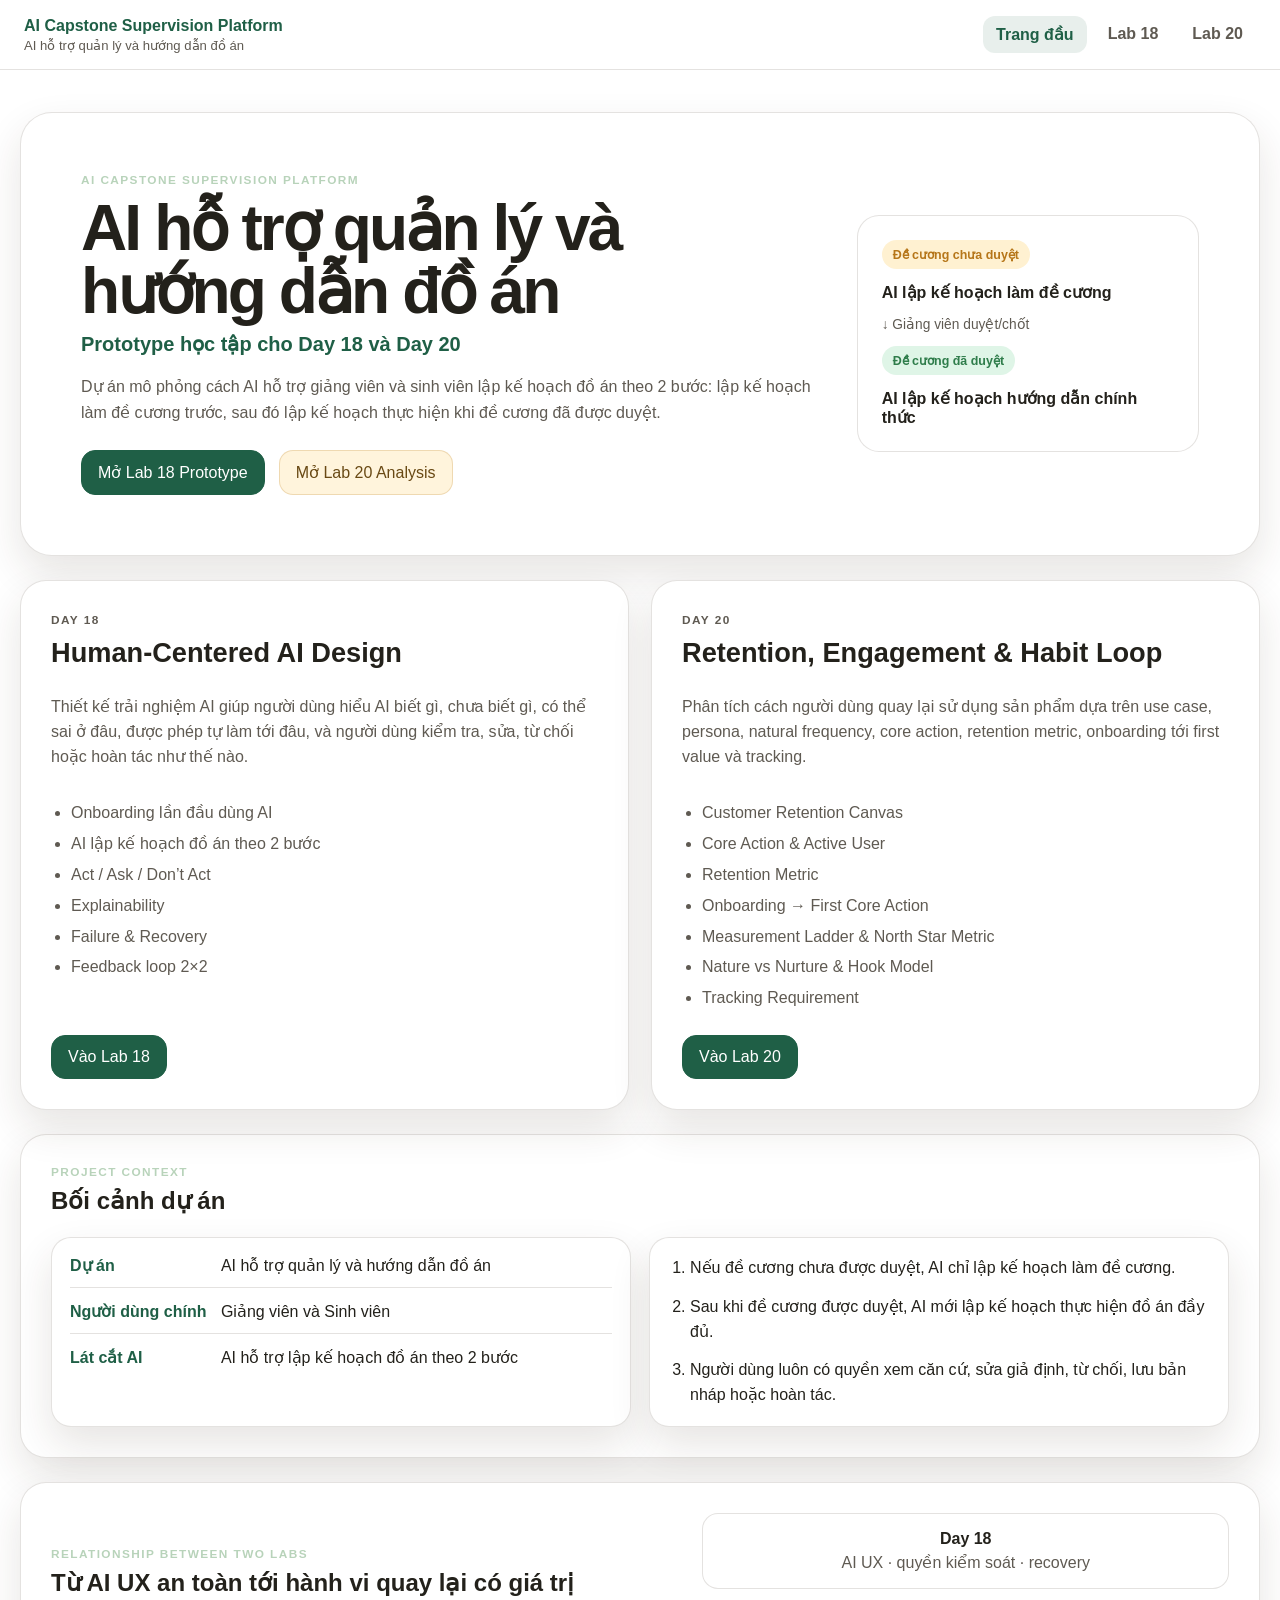
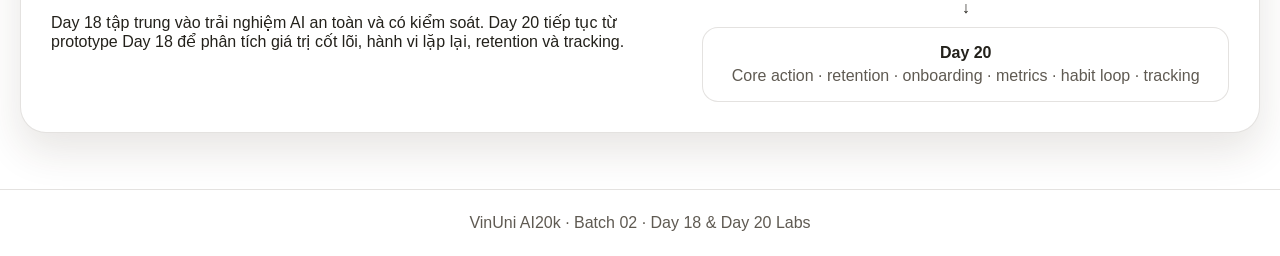
==== commit b408915e: "hoàn thành bài lab 20" ====
--- a/index.html
+++ b/index.html
@@ -3,638 +3,115 @@
 <head>
   <meta charset="UTF-8">
   <meta name="viewport" content="width=device-width, initial-scale=1.0">
-  <title>Day 18 - AI Capstone Supervision Platform</title>
+  <title>AI Capstone Supervision Platform · Day 18 & Day 20</title>
   <link rel="stylesheet" href="styles.css">
 </head>
-<body>
-  <div class="app-shell">
-    <aside class="sidebar">
-      <div class="brand">
-        <p class="eyebrow">Day 18 - Human-Centered AI Design</p>
-        <h1>AI Capstone<br>Supervision Platform</h1>
-        <p class="brand-note">Prototype cho lát cắt: AI hỗ trợ lập kế hoạch đồ án theo 2 bước.</p>
+<body class="landing-page">
+  <header class="site-header">
+    <a class="site-brand" href="index.html" aria-label="Trang đầu">
+      <strong>AI Capstone Supervision Platform</strong>
+      <span>AI hỗ trợ quản lý và hướng dẫn đồ án</span>
+    </a>
+    <nav class="site-nav" aria-label="Điều hướng chính">
+      <a class="active" href="index.html">Trang đầu</a>
+      <a href="lab18.html">Lab 18</a>
+      <a href="lab20.html">Lab 20</a>
+    </nav>
+  </header>
+
+  <main class="landing-main">
+    <section class="landing-hero">
+      <div>
+        <p class="eyebrow">AI Capstone Supervision Platform</p>
+        <h1>AI hỗ trợ quản lý và hướng dẫn đồ án</h1>
+        <p class="landing-subtitle">Prototype học tập cho Day 18 và Day 20</p>
+        <p class="hero-copy">Dự án mô phỏng cách AI hỗ trợ giảng viên và sinh viên lập kế hoạch đồ án theo 2 bước: lập kế hoạch làm đề cương trước, sau đó lập kế hoạch thực hiện khi đề cương đã được duyệt.</p>
+        <div class="button-row landing-actions">
+          <a class="primary-button button-link" href="lab18.html">Mở Lab 18 Prototype</a>
+          <a class="secondary-button button-link" href="lab20.html">Mở Lab 20 Analysis</a>
+        </div>
       </div>
+      <div class="hero-visual" aria-label="Quy trình hai bước">
+        <span class="badge warning">Đề cương chưa duyệt</span>
+        <strong>AI lập kế hoạch làm đề cương</strong>
+        <span class="hero-arrow">↓ Giảng viên duyệt/chốt</span>
+        <span class="badge safe">Đề cương đã duyệt</span>
+        <strong>AI lập kế hoạch hướng dẫn chính thức</strong>
+      </div>
+    </section>
 
-      <nav class="menu">
-        <button class="nav-link active" data-target="flow-map">00 - Flow map & phạm vi</button>
-        <button class="nav-link" data-target="onboarding">01 - Onboarding</button>
-        <button class="nav-link" data-target="step-one">02 - Bước 1: Lập đề cương</button>
-        <button class="nav-link" data-target="step-two">03 - Bước 2: Kế hoạch chính thức</button>
-        <button class="nav-link" data-target="agency">04 - Agency</button>
-        <button class="nav-link" data-target="failure">05 - Failure & Recovery</button>
-        <button class="nav-link" data-target="feedback">06 - Feedback loop 2x2</button>
-      </nav>
-    </aside>
+    <section class="lab-card-grid" aria-label="Chọn bài lab">
+      <article class="lab-card lab-card-18">
+        <p class="eyebrow">Day 18</p>
+        <h2>Human-Centered AI Design</h2>
+        <p>Thiết kế trải nghiệm AI giúp người dùng hiểu AI biết gì, chưa biết gì, có thể sai ở đâu, được phép tự làm tới đâu, và người dùng kiểm tra, sửa, từ chối hoặc hoàn tác như thế nào.</p>
+        <ul>
+          <li>Onboarding lần đầu dùng AI</li>
+          <li>AI lập kế hoạch đồ án theo 2 bước</li>
+          <li>Act / Ask / Don’t Act</li>
+          <li>Explainability</li>
+          <li>Failure & Recovery</li>
+          <li>Feedback loop 2×2</li>
+        </ul>
+        <a class="primary-button button-link" href="lab18.html">Vào Lab 18</a>
+      </article>
 
-    <main class="content">
-      <header class="hero">
+      <article class="lab-card lab-card-20">
+        <p class="eyebrow">Day 20</p>
+        <h2>Retention, Engagement & Habit Loop</h2>
+        <p>Phân tích cách người dùng quay lại sử dụng sản phẩm dựa trên use case, persona, natural frequency, core action, retention metric, onboarding tới first value và tracking.</p>
+        <ul>
+          <li>Customer Retention Canvas</li>
+          <li>Core Action & Active User</li>
+          <li>Retention Metric</li>
+          <li>Onboarding → First Core Action</li>
+          <li>Measurement Ladder & North Star Metric</li>
+          <li>Nature vs Nurture & Hook Model</li>
+          <li>Tracking Requirement</li>
+        </ul>
+        <a class="primary-button button-link" href="lab20.html">Vào Lab 20</a>
+      </article>
+    </section>
+
+    <section class="landing-section">
+      <div class="section-heading">
         <div>
-          <p class="eyebrow">Prototype tương tác bằng HTML/CSS/JavaScript</p>
-          <h2>AI hỗ trợ quản lý và hướng dẫn đồ án</h2>
-          <p class="hero-copy">
-            Prototype này thể hiện rõ AI biết gì, chưa biết gì, được phép tự làm tới đâu,
-            và người dùng kiểm tra, sửa, từ chối hoặc hoàn tác như thế nào trong flow lập kế hoạch đồ án.
-          </p>
+          <p class="eyebrow">Project context</p>
+          <h2>Bối cảnh dự án</h2>
         </div>
-        <div class="hero-badges">
-          <span class="badge safe">Đề tài: Đang thực hiện</span>
-          <span class="badge warning">Đề cương: Đang soạn / Đã duyệt</span>
-          <span class="badge neutral">Kế hoạch: Bản nháp / Chờ duyệt</span>
-        </div>
-      </header>
+      </div>
+      <div class="context-grid">
+        <article class="info-card">
+          <dl class="definition-list">
+            <div><dt>Dự án</dt><dd>AI hỗ trợ quản lý và hướng dẫn đồ án</dd></div>
+            <div><dt>Người dùng chính</dt><dd>Giảng viên và Sinh viên</dd></div>
+            <div><dt>Lát cắt AI</dt><dd>AI hỗ trợ lập kế hoạch đồ án theo 2 bước</dd></div>
+          </dl>
+        </article>
+        <article class="info-card">
+          <ol class="numbered-rules">
+            <li>Nếu đề cương chưa được duyệt, AI chỉ lập kế hoạch làm đề cương.</li>
+            <li>Sau khi đề cương được duyệt, AI mới lập kế hoạch thực hiện đồ án đầy đủ.</li>
+            <li>Người dùng luôn có quyền xem căn cứ, sửa giả định, từ chối, lưu bản nháp hoặc hoàn tác.</li>
+          </ol>
+        </article>
+      </div>
+    </section>
 
-      <section id="flow-map" class="page-section active">
-        <div class="section-heading">
-          <div>
-            <p class="eyebrow">00</p>
-            <h3>Flow map & phạm vi</h3>
-          </div>
-          <button class="ghost-button" data-next="onboarding">Bắt đầu demo</button>
-        </div>
+    <section class="landing-section relationship-section">
+      <div>
+        <p class="eyebrow">Relationship between two labs</p>
+        <h2>Từ AI UX an toàn tới hành vi quay lại có giá trị</h2>
+        <p>Day 18 tập trung vào trải nghiệm AI an toàn và có kiểm soát. Day 20 tiếp tục từ prototype Day 18 để phân tích giá trị cốt lõi, hành vi lặp lại, retention và tracking.</p>
+      </div>
+      <div class="relationship-flow">
+        <div><strong>Day 18</strong><span>AI UX · quyền kiểm soát · recovery</span></div>
+        <b>↓</b>
+        <div><strong>Day 20</strong><span>Core action · retention · onboarding · metrics · habit loop · tracking</span></div>
+      </div>
+    </section>
+  </main>
 
-        <div class="flow-grid">
-          <article class="flow-card">
-            <span class="flow-step">01</span>
-            <h4>Onboarding</h4>
-            <p>Thiết lập kỳ vọng về AI lập kế hoạch theo 2 bước và quyền kiểm soát của Giảng viên.</p>
-          </article>
-          <article class="flow-card">
-            <span class="flow-step">02</span>
-            <h4>Chọn bối cảnh đề tài</h4>
-            <p>Đề tài: AI hỗ trợ quản lý và hướng dẫn đồ án. Hệ thống đọc trạng thái đề tài, đề cương, năng lực sinh viên.</p>
-          </article>
-          <article class="flow-card">
-            <span class="flow-step">03</span>
-            <h4>AI kiểm tra trạng thái đề cương</h4>
-            <p>Nếu chưa duyệt, AI dừng ở kế hoạch lập đề cương. Nếu đã duyệt, AI mới mở đường cho kế hoạch chính thức.</p>
-          </article>
-          <article class="flow-card">
-            <span class="flow-step">04</span>
-            <h4>Review căn cứ & giả định</h4>
-            <p>Người dùng xem dữ liệu AI dùng, giả định, điểm chưa chắc chắn, mức rủi ro và khả năng hoàn tác.</p>
-          </article>
-          <article class="flow-card">
-            <span class="flow-step">05</span>
-            <h4>Duyệt / sửa / từ chối / undo</h4>
-            <p>Kế hoạch chỉ được lưu dưới dạng bản nháp hoặc chờ duyệt, không tự công bố cho sinh viên.</p>
-          </article>
-          <article class="flow-card">
-            <span class="flow-step">06</span>
-            <h4>Feedback & recovery</h4>
-            <p>Khi AI sai trạng thái hoặc sai giả định năng lực, người dùng sửa dữ liệu và tiếp tục mục tiêu.</p>
-          </article>
-        </div>
-
-        <div class="two-column">
-          <article class="info-card">
-            <h4>Trong phạm vi prototype</h4>
-            <ul>
-              <li>AI lập kế hoạch tuần đầu để hoàn thiện đề cương.</li>
-              <li>AI tạo kế hoạch hướng dẫn chính thức sau khi đề cương được duyệt.</li>
-              <li>Hiển thị căn cứ, giả định, điểm chưa chắc chắn và đường khôi phục.</li>
-              <li>Giảng viên giữ quyền sửa, duyệt, từ chối, hoàn tác và phản hồi lỗi.</li>
-            </ul>
-          </article>
-          <article class="info-card muted">
-            <h4>Ngoài phạm vi prototype</h4>
-            <ul>
-              <li>Không xây toàn bộ hệ thống quản lý đồ án.</li>
-              <li>Không tích hợp AI thật hoặc backend.</li>
-              <li>Không tự động duyệt đề cương, đổi deadline hay gửi quyết định chính thức.</li>
-              <li>Không thay Giảng viên ra quyết định học thuật.</li>
-            </ul>
-          </article>
-        </div>
-
-        <aside class="rationale-box">
-          <h4>Design rationale</h4>
-          <p><strong>AI đang biết:</strong> quy trình chuẩn trong SRS là 2 bước, vai trò quyết định là Giảng viên, đề cương là căn cứ trung tâm.</p>
-          <p><strong>AI chưa biết:</strong> trạng thái đề cương thật tại thời điểm chạy, năng lực sinh viên đủ chi tiết, các mốc bận ngoài hệ thống.</p>
-          <p><strong>Điều có thể sai:</strong> AI suy diễn nhầm rằng có thể tạo kế hoạch chính thức quá sớm.</p>
-          <p><strong>Quyết định thiết kế:</strong> mở đầu bằng flow map và phạm vi để chặn hiểu nhầm ngay từ đầu, trước khi đi vào từng nhánh.</p>
-        </aside>
-      </section>
-
-      <section id="onboarding" class="page-section">
-        <div class="section-heading">
-          <div>
-            <p class="eyebrow">01</p>
-            <h3>Onboarding</h3>
-          </div>
-          <button class="ghost-button" data-next="step-one">Đi tới Bước 1</button>
-        </div>
-
-        <div class="card-grid onboarding-grid">
-          <article class="feature-card">
-            <span class="badge safe">Card 1</span>
-            <h4>AI lập kế hoạch đồ án theo 2 bước</h4>
-            <p>Khi đề cương chưa được chốt, AI chỉ giúp lập kế hoạch hoàn thiện đề cương. Sau khi đề cương được duyệt, AI mới tạo kế hoạch thực hiện đồ án đầy đủ.</p>
-            <ul>
-              <li>Gợi ý kế hoạch lập đề cương tuần đầu.</li>
-              <li>Chỉ ra phần còn thiếu trong đề cương.</li>
-              <li>Tạo kế hoạch chính thức sau khi đề cương đã duyệt.</li>
-              <li>Cảnh báo tuần quá tải và điều chỉnh theo năng lực sinh viên.</li>
-            </ul>
-          </article>
-
-          <article class="feature-card">
-            <span class="badge risk">Card 2</span>
-            <h4>AI không được tự làm gì?</h4>
-            <ul>
-              <li>Không phê duyệt đề cương hoặc chốt phạm vi đề tài.</li>
-              <li>Không thay đổi deadline chính thức.</li>
-              <li>Không công bố kế hoạch chính thức cho sinh viên.</li>
-              <li>Không đóng, hủy đề tài hoặc thay Giảng viên ra quyết định học thuật.</li>
-            </ul>
-          </article>
-
-          <article class="feature-card">
-            <span class="badge warning">Card 3</span>
-            <h4>AI cần dữ liệu gì?</h4>
-            <ul>
-              <li>Tên đề tài và nhiệm vụ ban đầu.</li>
-              <li>Trạng thái đề tài và trạng thái đề cương.</li>
-              <li>Loại đồ án, thời lượng thực hiện, mốc bắt buộc.</li>
-              <li>Năng lực sinh viên và nội dung đề cương đã duyệt nếu có.</li>
-            </ul>
-          </article>
-
-          <article class="feature-card">
-            <span class="badge neutral">Card 4</span>
-            <h4>Quyền kiểm soát của người dùng</h4>
-            <ul>
-              <li>Xem AI dùng dữ liệu nào và không dùng dữ liệu nào.</li>
-              <li>Sửa giả định, từ chối đề xuất hoặc hoàn tác.</li>
-              <li>Không cho AI dùng một số tín hiệu hành vi để cá nhân hóa.</li>
-              <li>Quyết định lưu bản nháp hay duyệt kế hoạch chính thức.</li>
-            </ul>
-          </article>
-        </div>
-
-        <div class="panel-row">
-          <article class="context-panel">
-            <h4>AI biết gì?</h4>
-            <ul>
-              <li>Người dùng lần đầu vào tính năng AI lập kế hoạch.</li>
-              <li>Quy trình đúng là 2 bước, không được nhảy cóc.</li>
-            </ul>
-          </article>
-          <article class="context-panel">
-            <h4>AI chưa biết gì?</h4>
-            <ul>
-              <li>Đề tài cụ thể đang ở trạng thái đề cương nào.</li>
-              <li>Năng lực, lịch bận và ràng buộc cá nhân của sinh viên.</li>
-            </ul>
-          </article>
-          <article class="context-panel">
-            <h4>Người dùng kiểm soát ở đâu?</h4>
-            <ul>
-              <li>Nút sửa giả định và phản hồi lỗi trong mọi flow chính.</li>
-              <li>Tùy chọn tắt dùng tín hiệu hành vi ngầm định.</li>
-            </ul>
-          </article>
-        </div>
-
-        <aside class="rationale-box">
-          <h4>Design rationale</h4>
-          <p><strong>Rủi ro:</strong> nếu onboarding không nhấn mạnh giới hạn, người dùng có thể tưởng AI tạo kế hoạch toàn bộ ngay từ đầu.</p>
-          <p><strong>Agency:</strong> ở đây AI chỉ <strong>Ask</strong> người dùng bắt đầu từ dữ liệu tối thiểu, không ép nhập form dài.</p>
-          <p><strong>Feedback:</strong> system → user explicit qua nội dung card; system → user implicit qua thứ tự card và badge cảnh báo.</p>
-        </aside>
-      </section>
-
-      <section id="step-one" class="page-section">
-        <div class="section-heading">
-          <div>
-            <p class="eyebrow">02</p>
-            <h3>Bước 1: Đề cương chưa chốt, AI chỉ lập kế hoạch làm đề cương</h3>
-          </div>
-          <button class="ghost-button" data-next="step-two">Sang Bước 2</button>
-        </div>
-
-        <div class="scenario-layout">
-          <article class="workbench">
-            <div class="status-strip">
-              <span class="badge neutral">Đề tài: Đang soạn</span>
-              <span class="badge warning">Đề cương: Đang soạn</span>
-              <span class="badge neutral">Loại đồ án: Khảo sát/thực nghiệm</span>
-              <span class="badge warning">Năng lực sinh viên: Chưa rõ</span>
-            </div>
-
-            <div class="project-card">
-              <h4>Đề tài đang chọn</h4>
-              <p class="project-title">AI hỗ trợ quản lý và hướng dẫn đồ án</p>
-              <p class="project-subtitle">Giảng viên đang chuẩn bị đề tài và cần một kế hoạch tuần đầu để hoàn thiện đề cương đủ điều kiện chốt.</p>
-            </div>
-
-            <div id="step1-loading" class="loading-box hidden">
-              <div class="loading-dot"></div>
-              <div>
-                <p>AI đang kiểm tra trạng thái đề cương...</p>
-                <p class="subtle" id="step1-loading-text">Đang đọc trạng thái hiện tại trong hồ sơ đề tài.</p>
-              </div>
-            </div>
-
-            <div id="step1-result" class="result-card hidden">
-              <div class="assistant-note">
-                <span class="badge warning">ASK</span>
-                <p>
-                  Đề cương của đề tài này chưa được chốt. Tôi chưa nên tạo kế hoạch thực hiện toàn bộ đồ án vì phạm vi,
-                  mục tiêu và sản phẩm đầu ra có thể còn thay đổi. Tôi có thể giúp thầy/cô tạo kế hoạch tuần đầu để hoàn thiện đề cương trước.
-                </p>
-              </div>
-
-              <div class="ai-status-list">
-                <div>AI đang kiểm tra trạng thái đề cương...</div>
-                <div>AI phát hiện đề cương chưa chốt.</div>
-                <div>AI chỉ tạo kế hoạch lập đề cương tuần đầu.</div>
-              </div>
-
-              <div class="timeline-card">
-                <h4>Kế hoạch lập đề cương tuần đầu</h4>
-                <div class="timeline-item">
-                  <strong>Mục tiêu tuần đầu</strong>
-                  <p>Hoàn thành đề cương đủ rõ để chốt phạm vi, nhiệm vụ, phương pháp và cấu trúc báo cáo.</p>
-                </div>
-                <div class="timeline-item">
-                  <strong>Việc cần làm</strong>
-                  <p>Làm rõ đề tài, mục tiêu, phạm vi chức năng, phương pháp, bố cục dự kiến và tài liệu tham khảo ban đầu.</p>
-                </div>
-                <div class="timeline-item">
-                  <strong>Mốc nộp 1</strong>
-                  <p>Cuối tuần: nộp đề cương bản nháp + danh sách tài liệu tham khảo ban đầu.</p>
-                </div>
-                <div class="timeline-item">
-                  <strong>Mốc nộp 2</strong>
-                  <p>Sau góp ý: nộp lại bản đã chỉnh sửa để Giảng viên xem xét chốt.</p>
-                </div>
-                <div class="timeline-item">
-                  <strong>Checklist</strong>
-                  <p>Mục tiêu, phạm vi, phương pháp, sản phẩm đầu ra, cấu trúc báo cáo và tiêu chí chốt đã đủ rõ.</p>
-                </div>
-              </div>
-            </div>
-
-            <div class="button-row">
-              <button class="primary-button" id="btn-step1-plan">Tạo kế hoạch làm đề cương</button>
-              <button class="secondary-button">Bổ sung thông tin đề cương</button>
-              <button class="ghost-button">Hủy</button>
-            </div>
-          </article>
-
-          <aside class="side-stack">
-            <article class="context-panel">
-              <h4>AI biết gì?</h4>
-              <ul>
-                <li>Đề tài đã có tên và loại đồ án.</li>
-                <li>Đề cương đang ở trạng thái Đang soạn.</li>
-              </ul>
-            </article>
-            <article class="context-panel">
-              <h4>AI chưa biết gì?</h4>
-              <ul>
-                <li>Nội dung đề cương đã đủ sâu hay chưa.</li>
-                <li>Năng lực sinh viên chi tiết và lịch kiểm tra các môn khác.</li>
-              </ul>
-            </article>
-            <article class="context-panel">
-              <h4>Điểm có thể sai</h4>
-              <ul>
-                <li>AI suy luận quá sớm rằng phạm vi đã ổn định.</li>
-                <li>AI đoán năng lực sinh viên khi chưa có đánh giá đầu vào.</li>
-              </ul>
-            </article>
-            <article class="rationale-box compact">
-              <h4>Design rationale</h4>
-              <p><strong>Agency:</strong> <span class="badge warning inline-badge">ASK</span> vì dữ liệu chưa đủ và nếu lập kế hoạch toàn bộ quá sớm thì sai hướng sẽ tốn chi phí sửa lớn.</p>
-              <p><strong>Recovery:</strong> flow cho phép quay về bổ sung đề cương thay vì bế tắc sau khi bị chặn.</p>
-            </article>
-          </aside>
-        </div>
-      </section>
-
-      <section id="step-two" class="page-section">
-        <div class="section-heading">
-          <div>
-            <p class="eyebrow">03</p>
-            <h3>Bước 2: Sau khi đề cương được chốt, AI tạo kế hoạch thực hiện đồ án</h3>
-          </div>
-          <button class="ghost-button" data-next="agency">Đi tới Agency</button>
-        </div>
-
-        <div class="scenario-layout">
-          <article class="workbench">
-            <div class="status-strip">
-              <span class="badge safe">Đề tài: Đang thực hiện</span>
-              <span class="badge safe">Đề cương: Đã duyệt</span>
-              <span class="badge neutral">Thời lượng: 8 tuần</span>
-              <span class="badge safe">Năng lực sinh viên: Khá</span>
-            </div>
-
-            <div id="step2-loading" class="loading-box hidden">
-              <div class="loading-dot"></div>
-              <div>
-                <p>AI đang tạo kế hoạch hướng dẫn chính thức...</p>
-                <p class="subtle" id="step2-loading-text">Đang đọc đề cương đã duyệt.</p>
-              </div>
-            </div>
-
-            <div id="step2-result" class="result-card hidden">
-              <div class="timeline-card">
-                <div class="card-headline">
-                  <h4>Kế hoạch thực hiện đồ án - 8 tuần</h4>
-                  <span class="badge neutral">Bản nháp</span>
-                </div>
-                <div class="week-grid">
-                  <div class="week-card"><strong>Tuần 1</strong><p>Rà soát đề cương đã duyệt, chốt phạm vi MVP, lập danh sách chức năng chính.</p></div>
-                  <div class="week-card"><strong>Tuần 2</strong><p>Phân tích yêu cầu chi tiết, hoàn thiện use case chính.</p></div>
-                  <div class="week-card"><strong>Tuần 3</strong><p>Thiết kế dữ liệu, thiết kế luồng xử lý chính.</p></div>
-                  <div class="week-card"><strong>Tuần 4</strong><p>Thiết kế giao diện chính, chốt kiến trúc hệ thống.</p></div>
-                  <div class="week-card overload"><strong>Tuần 5</strong><p>Xây dựng chức năng quản lý đề tài, quản lý đề cương và cảnh báo nguy cơ quá tải.</p></div>
-                  <div class="week-card"><strong>Tuần 6</strong><p>Tích hợp AI hỗ trợ gợi ý kế hoạch, kiểm thử luồng chính.</p></div>
-                  <div class="week-card"><strong>Tuần 7</strong><p>Hoàn thiện báo cáo, sửa lỗi và cải thiện prototype.</p></div>
-                  <div class="week-card"><strong>Tuần 8</strong><p>Chuẩn bị demo, nộp sản phẩm cuối.</p></div>
-                </div>
-              </div>
-
-              <div class="button-row">
-                <button class="secondary-button" id="btn-open-save-draft">Lưu bản nháp</button>
-                <button class="secondary-button">Yêu cầu AI điều chỉnh</button>
-                <button class="ghost-button">Từ chối kế hoạch</button>
-              </div>
-            </div>
-
-            <div class="button-row">
-              <button class="primary-button" id="btn-step2-plan">Tạo kế hoạch thực hiện đồ án</button>
-            </div>
-          </article>
-
-          <aside class="side-stack">
-            <article class="context-panel evidence-panel">
-              <h4>Vì sao AI tạo kế hoạch này?</h4>
-              <p class="panel-label">Căn cứ AI sử dụng</p>
-              <ul>
-                <li>Đề cương đã duyệt.</li>
-                <li>Loại đồ án: Khảo sát/thực nghiệm.</li>
-                <li>Thời lượng: 8 tuần.</li>
-                <li>Năng lực sinh viên: Khá.</li>
-                <li>Mốc nộp cuối: Tuần 8.</li>
-              </ul>
-              <p class="panel-label">Giả định của AI</p>
-              <ul>
-                <li>Sinh viên làm việc đều mỗi tuần.</li>
-                <li>Giảng viên review ít nhất 1 lần/tuần.</li>
-                <li>Không có thay đổi lớn về phạm vi.</li>
-                <li>MVP cần có bản demo ở tuần 8.</li>
-              </ul>
-              <p class="panel-label">Điểm chưa chắc chắn</p>
-              <ul>
-                <li>Chưa có lịch bận cá nhân của sinh viên.</li>
-                <li>Chưa biết tuần nào có kiểm tra môn khác.</li>
-                <li>Chưa có mốc review giữa kỳ cụ thể.</li>
-              </ul>
-              <div class="button-stack">
-                <button class="ghost-button">Sửa giả định</button>
-                <button class="ghost-button">Không dùng dữ liệu này</button>
-                <button class="ghost-button">Xem nguồn</button>
-              </div>
-            </article>
-
-            <article class="rationale-box compact">
-              <h4>Design rationale</h4>
-              <p><strong>AI đang biết:</strong> đề cương đã duyệt, đề tài đang thực hiện, loại đồ án, thời lượng và mức năng lực.</p>
-              <p><strong>Điều có thể sai:</strong> giả định về tải học tập thực tế hoặc năng lực sinh viên.</p>
-              <p><strong>Agency:</strong> tạo kế hoạch được phép <strong>Ask</strong>, còn lưu và công bố vẫn cần xác nhận của Giảng viên.</p>
-            </article>
-          </aside>
-        </div>
-
-        <div id="draft-modal" class="modal hidden" aria-hidden="true">
-          <div class="modal-card">
-            <h4>Xác nhận lưu bản nháp</h4>
-            <p>AI sẽ lưu kế hoạch này dưới dạng bản nháp. Giảng viên vẫn cần phê duyệt trước khi công bố cho sinh viên.</p>
-            <div class="button-row">
-              <button class="primary-button" id="btn-confirm-draft">Xác nhận lưu bản nháp</button>
-              <button class="ghost-button" id="btn-close-draft">Quay lại chỉnh sửa</button>
-            </div>
-          </div>
-        </div>
-      </section>
-
-      <section id="agency" class="page-section">
-        <div class="section-heading">
-          <div>
-            <p class="eyebrow">04</p>
-            <h3>Agency: Act / Ask / Don't Act</h3>
-          </div>
-          <button class="ghost-button" data-next="failure">Sang Failure & Recovery</button>
-        </div>
-
-        <div class="card-grid agency-grid">
-          <article class="agency-card act-card">
-            <span class="badge safe">ACT</span>
-            <h4>AI được tự hành động</h4>
-            <p>AI tự gắn nhãn “Tuần 5 có nguy cơ quá tải” vì tuần này có nhiều đầu việc và rủi ro thấp, dễ nhìn thấy, dễ bỏ nhãn.</p>
-            <div class="button-row">
-              <button class="secondary-button" id="btn-toggle-warning">Bỏ cảnh báo</button>
-              <button class="ghost-button">Xem lý do</button>
-            </div>
-            <p id="act-feedback" class="subtle">Cảnh báo hiện đang bật để nhấn mạnh tuần có nguy cơ quá tải.</p>
-          </article>
-
-          <article class="agency-card ask-card">
-            <span class="badge warning">ASK</span>
-            <h4>AI phải hỏi trước</h4>
-            <p>AI muốn áp dụng kế hoạch đã điều chỉnh vào bản nháp. Đây là thay đổi có tác động tới workflow của Giảng viên nên cần xác nhận.</p>
-            <div class="button-row">
-              <button class="secondary-button" id="btn-ask-preview">Xem trước</button>
-              <button class="primary-button">Áp dụng</button>
-              <button class="ghost-button">Không áp dụng</button>
-            </div>
-            <div id="ask-preview" class="inline-preview hidden">
-              <p>Preview: Giảm tải Tuần 5, dời tích hợp AI sang Tuần 6 và thêm một checkpoint review giữa kỳ.</p>
-            </div>
-          </article>
-
-          <article class="agency-card dont-card">
-            <span class="badge risk">DON'T ACT</span>
-            <h4>AI không được hành động</h4>
-            <p>Người dùng yêu cầu tạo luôn kế hoạch thực hiện chính thức dù đề cương chưa duyệt.</p>
-            <blockquote>
-              Tôi không thể tạo hoặc công bố kế hoạch thực hiện chính thức khi đề cương chưa được duyệt. Tôi có thể tạo kế hoạch lập đề cương hoặc một bản nháp tham khảo không lưu chính thức.
-            </blockquote>
-            <ul>
-              <li>Rủi ro cao và khó hoàn tác nếu sinh viên làm sai hướng.</li>
-              <li>Thiếu dữ liệu đáng tin cậy về phạm vi và mục tiêu đã chốt.</li>
-              <li>Quyền phê duyệt thuộc về Giảng viên.</li>
-            </ul>
-            <div class="button-row">
-              <button class="secondary-button">Tạo kế hoạch làm đề cương</button>
-              <button class="secondary-button">Tạo bản nháp sơ bộ</button>
-              <button class="ghost-button">Cập nhật trạng thái đề cương</button>
-            </div>
-          </article>
-        </div>
-      </section>
-
-      <section id="failure" class="page-section">
-        <div class="section-heading">
-          <div>
-            <p class="eyebrow">05</p>
-            <h3>Failure & Recovery</h3>
-          </div>
-          <button class="ghost-button" data-next="feedback">Sang Feedback 2x2</button>
-        </div>
-
-        <div class="tab-row">
-          <button class="tab-button active" data-failure="status">Kịch bản 1: Sai trạng thái đề cương</button>
-          <button class="tab-button" data-failure="capacity">Kịch bản 2: Kế hoạch quá nặng</button>
-        </div>
-
-        <div id="failure-status" class="failure-panel active">
-          <div class="scenario-layout">
-            <article class="workbench">
-              <div class="alert-box risk-box">
-                <h4>Kế hoạch này chưa phù hợp vì đề cương chưa được duyệt.</h4>
-                <p>Giảng viên phát hiện AI đã hiểu nhầm trạng thái đề cương và tạo kế hoạch 8 tuần quá sớm.</p>
-              </div>
-              <div class="button-row">
-                <button class="secondary-button issue-button active">Sai trạng thái đề cương</button>
-                <button class="secondary-button issue-button">Sai phạm vi đề tài</button>
-                <button class="secondary-button issue-button">Kế hoạch quá sớm</button>
-                <button class="ghost-button issue-button">Khác</button>
-              </div>
-              <div class="form-card">
-                <label for="correct-status">Trạng thái đúng</label>
-                <select id="correct-status">
-                  <option>Đang soạn</option>
-                  <option selected>Đang chỉnh sửa theo góp ý</option>
-                  <option>Đã duyệt</option>
-                </select>
-                <button class="primary-button" id="btn-recover-status">Xác nhận sửa trạng thái</button>
-              </div>
-              <div id="status-recovery-result" class="recovery-result hidden">
-                <p>
-                  Cảm ơn thầy/cô. Tôi đã hiểu lỗi là: tôi đánh giá sai trạng thái đề cương.
-                  Tôi sẽ không dùng kế hoạch 8 tuần này làm kế hoạch chính thức. Tôi sẽ chuyển nó về bản nháp tham khảo
-                  và tạo lại kế hoạch hoàn thiện đề cương theo góp ý.
-                </p>
-                <div class="button-row">
-                  <button class="secondary-button">Tạo lại kế hoạch đề cương</button>
-                  <button class="secondary-button">Giữ bản nháp tham khảo</button>
-                  <button class="ghost-button">Hoàn tác</button>
-                </div>
-              </div>
-            </article>
-            <aside class="rationale-box compact">
-              <h4>Design rationale</h4>
-              <p><strong>Điểm sai:</strong> AI tự tin vào dữ liệu trạng thái chưa đủ chắc.</p>
-              <p><strong>Hậu quả:</strong> sinh viên có thể bám nhầm kế hoạch chính thức khi căn cứ chưa hợp lệ.</p>
-              <p><strong>Recovery:</strong> người dùng không chỉ báo lỗi mà còn sửa dữ liệu, hạ cấp output và đi tiếp sang kế hoạch phù hợp hơn.</p>
-            </aside>
-          </div>
-        </div>
-
-        <div id="failure-capacity" class="failure-panel">
-          <div class="scenario-layout">
-            <article class="workbench">
-              <div class="form-card">
-                <h4>Bạn muốn sửa vấn đề gì?</h4>
-                <div class="choice-grid">
-                  <label><input type="radio" name="overload" checked> Kế hoạch quá dày</label>
-                  <label><input type="radio" name="overload"> Sai năng lực sinh viên</label>
-                  <label><input type="radio" name="overload"> Sai phạm vi đề tài</label>
-                  <label><input type="radio" name="overload"> Thiếu mốc kiểm tra</label>
-                </div>
-                <div class="adjustment-row">
-                  <span>Giả định cũ: <strong>Khá</strong></span>
-                  <span>Điều chỉnh mới: <strong>Yếu</strong></span>
-                </div>
-                <button class="primary-button" id="btn-recover-capacity">Tạo lại kế hoạch nhẹ hơn</button>
-              </div>
-              <div id="capacity-recovery-result" class="recovery-result hidden">
-                <p>
-                  Tôi đã hiểu kế hoạch hiện tại quá nặng vì AI giả định năng lực sinh viên là Khá.
-                  Tôi sẽ tạo lại kế hoạch với ít đầu việc hơn mỗi tuần, thêm thời gian ôn tập và chia nhỏ nhiệm vụ lớn.
-                </p>
-                <div class="compare-table">
-                  <div class="compare-column">
-                    <h5>Trước</h5>
-                    <p><strong>Tuần 5:</strong> Xây dựng 4 chức năng, tích hợp AI, viết báo cáo kỹ thuật.</p>
-                  </div>
-                  <div class="compare-column">
-                    <h5>Sau</h5>
-                    <p><strong>Tuần 5:</strong> Xây dựng 2 chức năng chính.</p>
-                    <p><strong>Tuần 6:</strong> Tích hợp AI, kiểm thử từng phần.</p>
-                  </div>
-                </div>
-                <div class="button-row">
-                  <button class="primary-button">Áp dụng kế hoạch mới</button>
-                  <button class="secondary-button">So sánh chi tiết</button>
-                  <button class="ghost-button">Hoàn tác</button>
-                  <button class="ghost-button">Giữ kế hoạch cũ</button>
-                </div>
-              </div>
-            </article>
-            <aside class="rationale-box compact">
-              <h4>Design rationale</h4>
-              <p><strong>AI sai ở đâu:</strong> giả định năng lực sinh viên cao hơn thực tế.</p>
-              <p><strong>Vì sao dễ phát hiện:</strong> panel giả định đặt cạnh kế hoạch giúp Giảng viên nhìn ra nguyên nhân.</p>
-              <p><strong>Feedback:</strong> explicit user feedback qua chọn lý do cụ thể; implicit signal có thể là việc người dùng dừng lâu ở phần giả định trước khi bấm lưu.</p>
-            </aside>
-          </div>
-        </div>
-      </section>
-
-      <section id="feedback" class="page-section">
-        <div class="section-heading">
-          <div>
-            <p class="eyebrow">06</p>
-            <h3>Feedback loop 2x2</h3>
-          </div>
-          <button class="ghost-button" data-next="flow-map">Quay lại đầu</button>
-        </div>
-
-        <div class="matrix">
-          <div class="matrix-header"></div>
-          <div class="matrix-header">Explicit - Tường minh</div>
-          <div class="matrix-header">Implicit - Ngầm định</div>
-
-          <div class="matrix-side">User → System</div>
-          <article class="matrix-cell">
-            <h4>Giảng viên báo lỗi và chọn lý do</h4>
-            <p>Ví dụ: bấm <strong>Sai trạng thái đề cương</strong> hoặc <strong>Kế hoạch quá tải</strong>, sau đó chọn nguyên nhân cụ thể.</p>
-            <p class="subtle">Tác dụng: giúp hệ thống sửa đúng lỗi hiện tại và ghi nhớ rằng output này không đáng tin để dùng chính thức.</p>
-          </article>
-          <article class="matrix-cell">
-            <h4>Tín hiệu hành vi tham khảo</h4>
-            <p>Ví dụ: người dùng hoàn tác kế hoạch vừa áp dụng hoặc dừng lâu ở panel <strong>Giả định của AI</strong>.</p>
-            <p class="subtle">Tác dụng: hệ thống chỉ dùng để gợi ý nhẹ như “Thầy/cô có muốn kiểm tra lại giả định không?”, không xem đó là sự thật tuyệt đối.</p>
-          </article>
-
-          <div class="matrix-side">System → User</div>
-          <article class="matrix-cell">
-            <h4>AI nói rõ trạng thái và giới hạn</h4>
-            <p>Ví dụ: “Đề cương chưa chốt, tôi chỉ tạo kế hoạch lập đề cương.” hoặc “Kế hoạch này chỉ là bản nháp, chưa được Giảng viên duyệt.”</p>
-            <p class="subtle">Tác dụng: giảm hiểu nhầm giữa đề xuất AI và quyết định chính thức.</p>
-          </article>
-          <article class="matrix-cell">
-            <h4>Cue giao diện dẫn người dùng đi an toàn</h4>
-            <p>Nút tạo kế hoạch chính thức chỉ bật khi đề cương đã duyệt; badge <strong>Bản nháp</strong> và panel căn cứ luôn đặt cạnh output.</p>
-            <p class="subtle">Tác dụng: hướng người dùng tới hành động an toàn mà không làm flow bị ngắt quãng bởi quá nhiều cảnh báo.</p>
-          </article>
-        </div>
-
-        <aside class="rationale-box">
-          <h4>Rationale cho feedback</h4>
-          <p><strong>Thời điểm:</strong> feedback xuất hiện ở các điểm dừng tự nhiên như sau khi AI tạo kế hoạch, khi người dùng review và khi phát hiện sai sót.</p>
-          <p><strong>Minh bạch:</strong> prototype nêu rõ tín hiệu nào chỉ dùng để hỗ trợ cá nhân hóa nhẹ, người dùng có thể tắt dùng tín hiệu hành vi.</p>
-          <p><strong>Phản ứng ngay:</strong> với explicit feedback, hệ thống xác nhận hiểu lỗi và đề xuất đường phục hồi; với implicit feedback, hệ thống chỉ gợi ý chứ không tự sửa mạnh.</p>
-        </aside>
-      </section>
-    </main>
-  </div>
-
-  <script src="script.js"></script>
+  <footer class="site-footer">VinUni AI20k · Batch 02 · Day 18 & Day 20 Labs</footer>
 </body>
 </html>
--- a/styles.css
+++ b/styles.css
@@ -1,7 +1,7 @@
 :root {
-  --bg: #f4efe6;
-  --bg-strong: #fffaf3;
-  --surface: rgba(255, 252, 246, 0.9);
+  --bg: #ffffff;
+  --bg-strong: #ffffff;
+  --surface: #ffffff;
   --surface-strong: #ffffff;
   --line: rgba(63, 51, 36, 0.14);
   --text: #23211b;
@@ -28,14 +28,16 @@
   scroll-behavior: smooth;
 }
 
+html,
+body {
+  overflow-x: hidden;
+}
+
 body {
   margin: 0;
   font-family: "Segoe UI", Arial, Helvetica, sans-serif;
   color: var(--text);
-  background:
-    radial-gradient(circle at top left, rgba(255, 220, 164, 0.35), transparent 30%),
-    radial-gradient(circle at bottom right, rgba(109, 154, 123, 0.18), transparent 28%),
-    linear-gradient(160deg, #efe7d9 0%, #f8f3ea 42%, #f3ece0 100%);
+  background: #ffffff;
 }
 
 button,
@@ -44,23 +46,32 @@
   font: inherit;
 }
 
+a {
+  color: inherit;
+}
+
 .app-shell {
-  display: grid;
-  grid-template-columns: 320px 1fr;
+  display: flex;
+  width: 100%;
   min-height: 100vh;
+  overflow-x: hidden;
 }
 
 .sidebar {
   position: sticky;
   top: 0;
+  flex: 0 0 320px;
+  width: 320px;
+  max-width: 320px;
   height: 100vh;
   padding: 28px 22px;
-  border-right: 1px solid var(--line);
-  background: rgba(35, 33, 27, 0.92);
+  border-right: 1px solid rgba(255, 255, 255, 0.12);
+  background: #2e463b;
   color: #f5efe3;
   display: flex;
   flex-direction: column;
   gap: 20px;
+  overflow: hidden;
 }
 
 .brand h1 {
@@ -93,7 +104,7 @@
   width: 100%;
   text-align: left;
   padding: 12px 14px;
-  border: 1px solid rgba(255, 255, 255, 0.08);
+  border: 1px solid rgba(255, 255, 255, 0.12);
   border-radius: 14px;
   background: transparent;
   cursor: pointer;
@@ -102,12 +113,18 @@
 
 .nav-link:hover,
 .nav-link.active {
-  background: rgba(255, 255, 255, 0.1);
+  background: rgba(255, 255, 255, 0.14);
   transform: translateX(2px);
 }
 
 .content {
+  flex: 1;
+  min-width: 0;
+  height: 100vh;
+  overflow-y: auto;
+  overflow-x: hidden;
   padding: 28px 32px 64px;
+  background: #ffffff;
 }
 
 .hero,
@@ -131,7 +148,7 @@
 }
 
 .hero {
-  background: linear-gradient(135deg, rgba(255, 251, 245, 0.95), rgba(244, 237, 224, 0.92));
+  background: #ffffff;
   border-radius: 28px;
   padding: 28px;
   display: flex;
@@ -164,7 +181,7 @@
   margin-top: 24px;
   padding: 24px;
   border-radius: var(--radius-lg);
-  background: var(--surface);
+  background: #ffffff;
   display: none;
 }
 
@@ -265,14 +282,14 @@
 }
 
 .muted {
-  background: linear-gradient(180deg, #f0f2f4, #fafcfd);
+  background: linear-gradient(180deg, #f7f8f9, #ffffff);
 }
 
 .rationale-box {
   margin-top: 18px;
   padding: 18px;
   border-radius: 20px;
-  background: linear-gradient(135deg, rgba(235, 247, 238, 0.95), rgba(255, 248, 236, 0.96));
+  background: linear-gradient(135deg, rgba(241, 249, 244, 0.98), rgba(255, 251, 245, 0.98));
 }
 
 .compact {
@@ -459,7 +476,7 @@
 .week-card {
   padding: 14px;
   border-radius: 16px;
-  background: #faf5ec;
+  background: #ffffff;
   border: 1px solid rgba(63, 51, 36, 0.08);
 }
 
@@ -498,7 +515,7 @@
   width: min(520px, 100%);
   padding: 22px;
   border-radius: 22px;
-  background: #fffdf9;
+  background: #ffffff;
 }
 
 .agency-grid {
@@ -590,7 +607,7 @@
 .compare-column {
   padding: 14px;
   border-radius: 16px;
-  background: #faf5ec;
+  background: #ffffff;
 }
 
 .matrix {
@@ -662,3 +679,215 @@
     grid-template-columns: 1fr;
   }
 }
+
+/* Shared navigation */
+.lab-switcher { display: flex; flex-wrap: wrap; gap: 8px; }
+.lab-switcher a { flex: 1 1 110px; padding: 10px 12px; border: 1px solid rgba(255, 255, 255, 0.14); border-radius: 12px; color: #f5efe3; text-decoration: none; text-align: center; font-size: 0.82rem; }
+.lab-switcher a:hover { background: rgba(255, 255, 255, 0.1); }
+.button-link { display: inline-flex; align-items: center; justify-content: center; text-decoration: none; width: fit-content; }
+
+/* Landing page */
+.landing-page { min-height: 100vh; }
+.site-header { position: sticky; top: 0; z-index: 20; display: flex; justify-content: space-between; align-items: center; gap: 24px; padding: 16px max(24px, calc((100vw - 1240px) / 2)); border-bottom: 1px solid var(--line); background: #ffffff; backdrop-filter: blur(16px); }
+.site-brand { display: grid; gap: 3px; text-decoration: none; }
+.site-brand strong { color: #1f5f46; }
+.site-brand span { color: var(--muted); font-size: 0.82rem; }
+.site-nav { display: flex; gap: 8px; }
+.site-nav a { padding: 9px 13px; border-radius: 12px; text-decoration: none; color: var(--muted); font-weight: 600; }
+.site-nav a:hover, .site-nav a.active { color: #1f5f46; background: rgba(31, 95, 70, 0.1); }
+.landing-main { width: min(1240px, calc(100% - 40px)); margin: 0 auto; padding: 42px 0 56px; background: #ffffff; }
+.landing-hero, .landing-section, .lab-card { border: 1px solid var(--line); box-shadow: var(--shadow); }
+.landing-hero { display: grid; grid-template-columns: minmax(0, 1.5fr) minmax(300px, 0.7fr); gap: 42px; align-items: center; padding: clamp(28px, 5vw, 60px); border-radius: 32px; background: #ffffff; }
+.landing-hero h1 { margin: 10px 0; max-width: 800px; font-size: clamp(2.5rem, 5vw, 5rem); line-height: 0.98; letter-spacing: -0.045em; }
+.landing-subtitle { margin: 0 0 18px; color: #1f5f46; font-size: 1.25rem; font-weight: 700; }
+.landing-actions { margin-top: 24px; }
+.hero-visual { display: grid; justify-items: start; gap: 14px; padding: 24px; border-radius: 22px; background: rgba(255, 255, 255, 0.78); border: 1px solid var(--line); }
+.hero-arrow { color: var(--muted); font-size: 0.86rem; }
+.lab-card-grid { display: grid; grid-template-columns: repeat(2, minmax(0, 1fr)); gap: 22px; margin-top: 24px; }
+.lab-card { display: flex; flex-direction: column; align-items: flex-start; padding: 30px; border-radius: 26px; background: #ffffff; }
+.lab-card-20 { background: #ffffff; }
+.lab-card h2 { margin: 8px 0 10px; font-size: 1.7rem; }
+.lab-card p, .lab-card li { color: var(--muted); line-height: 1.55; }
+.lab-card ul { padding-left: 20px; display: grid; gap: 6px; margin-bottom: 24px; }
+.lab-card .button-link { margin-top: auto; }
+.landing-section { margin-top: 24px; padding: 30px; border-radius: 26px; background: #ffffff; }
+.landing-section h2 { margin: 8px 0 0; }
+.context-grid { display: grid; grid-template-columns: repeat(2, minmax(0, 1fr)); gap: 18px; }
+.definition-list { margin: 0; display: grid; gap: 14px; }
+.definition-list > div { display: grid; grid-template-columns: minmax(120px, 0.35fr) 1fr; gap: 14px; padding-bottom: 12px; border-bottom: 1px solid var(--line); }
+.definition-list > div:last-child { border: 0; padding-bottom: 0; }
+.definition-list dt { font-weight: 700; color: #1f5f46; }
+.definition-list dd { margin: 0; }
+.numbered-rules { margin: 0; padding-left: 22px; display: grid; gap: 14px; line-height: 1.55; }
+.relationship-section { display: grid; grid-template-columns: minmax(0, 1fr) minmax(320px, 0.85fr); gap: 32px; align-items: center; }
+.relationship-flow { display: grid; justify-items: center; gap: 10px; }
+.relationship-flow div { width: 100%; display: grid; gap: 5px; padding: 16px; border-radius: 16px; background: #fff; border: 1px solid var(--line); text-align: center; }
+.relationship-flow span { color: var(--muted); }
+.site-footer { padding: 24px; text-align: center; color: var(--muted); border-top: 1px solid var(--line); }
+
+/* Day 20 content */
+.lab20-shell { display: flex; min-height: 100vh; width: 100%; overflow-x: hidden; }
+.lab20-shell .sidebar {
+  flex: 0 0 320px;
+  width: 320px;
+  max-width: 320px;
+  height: 100vh;
+  overflow: hidden;
+  padding: 20px 16px 16px;
+  gap: 14px;
+}
+.lab20-shell .brand h1 {
+  margin: 6px 0 8px;
+  font-size: 1.55rem;
+  line-height: 1.12;
+}
+.lab20-shell .brand-note {
+  margin: 0;
+  font-size: 0.85rem;
+  line-height: 1.35;
+}
+.lab20-shell .lab-switcher a {
+  padding: 8px 10px;
+  font-size: 0.76rem;
+}
+.compact-menu { gap: 5px; }
+.compact-menu .nav-link {
+  padding: 8px 10px;
+  font-size: 0.8rem;
+  line-height: 1.15;
+}
+.lab20-shell .content {
+  flex: 1;
+  min-width: 0;
+  height: 100vh;
+  overflow-y: auto;
+  overflow-x: hidden;
+  padding: 24px 26px 56px;
+}
+.lab20-shell .hero,
+.lab20-shell .page-section {
+  max-width: 100%;
+  min-width: 0;
+}
+.section-intro, .estimation-note { color: var(--muted); line-height: 1.6; }
+.table-wrap { width: 100%; max-width: 100%; overflow-x: auto; border: 1px solid var(--line); border-radius: 18px; background: #fff; }
+table { width: 100%; border-collapse: collapse; min-width: 720px; }
+.wide-table table { min-width: 1120px; }
+th, td { padding: 14px 16px; border-bottom: 1px solid var(--line); text-align: left; vertical-align: top; line-height: 1.5; }
+thead th { color: #fff; background: #2e463b; font-size: 0.82rem; }
+tbody th { width: 190px; color: #1f5f46; background: #f4f7f2; }
+tbody tr:last-child th, tbody tr:last-child td { border-bottom: 0; }
+code { display: inline-block; padding: 2px 6px; border-radius: 7px; color: #764814; background: #fff2d8; font-family: Consolas, "Courier New", monospace; font-size: 0.84em; overflow-wrap: anywhere; }
+.metric-card-grid, .input-metric-grid, .four-up { display: grid; grid-template-columns: repeat(2, minmax(0, 1fr)); gap: 14px; }
+.metric-card, .input-metric-grid article { display: grid; gap: 10px; padding: 20px; border: 1px solid var(--line); border-radius: 18px; background: #fff; }
+.metric-card span, .input-metric-grid span, .north-star-card > span, .measurement-flow span { color: #4f735c; font-size: 0.76rem; font-weight: 800; text-transform: uppercase; letter-spacing: 0.08em; }
+.metric-card.emphasis { background: linear-gradient(135deg, #e8f5ea, #fffaf0); border-color: rgba(47, 125, 75, 0.35); }
+.active-definition, .impact-strip, .nature-note, .tradeoff-box, .recovery-flow { margin-top: 18px; padding: 20px; border: 1px solid var(--line); border-radius: 18px; background: #fff; }
+.active-definition p:last-child { margin-bottom: 0; font-size: 1.1rem; }
+.exclusion-grid { display: grid; grid-template-columns: repeat(4, minmax(0, 1fr)); gap: 10px; margin-top: 14px; }
+.exclusion-grid span { padding: 13px; border-radius: 14px; color: var(--risk); background: var(--risk-bg); font-weight: 700; text-align: center; }
+.exclusion-grid .included { color: var(--safe); background: var(--safe-bg); }
+.journey-flow, .hook-flow, .event-map { display: flex; align-items: stretch; gap: 9px; overflow-x: auto; padding: 6px 0 16px; }
+.journey-flow > div, .hook-flow > div, .event-map > div { min-width: 150px; padding: 14px; border: 1px solid var(--line); border-radius: 14px; background: #fff; text-align: center; }
+.journey-flow > b, .hook-flow > b, .event-map > b { align-self: center; color: var(--warn); }
+.journey-flow .core-step { color: #1f5f46; background: var(--safe-bg); border-color: rgba(47, 125, 75, 0.35); font-weight: 700; }
+.audit-label { display: inline-flex; padding: 5px 9px; border-radius: 999px; font-size: 0.74rem; font-weight: 800; }
+.audit-label.keep { color: var(--safe); background: var(--safe-bg); }
+.audit-label.remove { color: var(--risk); background: var(--risk-bg); }
+.audit-label.delay { color: #6551a0; background: #eee9ff; }
+.audit-label.simplify { color: var(--warn); background: var(--warn-bg); }
+.audit-legend { display: flex; flex-wrap: wrap; gap: 8px; margin-bottom: 12px; }
+.current-stats { display: grid; grid-template-columns: repeat(5, minmax(0, 1fr)); gap: 10px; margin-top: 18px; }
+.current-stats div { display: grid; gap: 6px; padding: 15px; border-radius: 15px; background: #f7f1e7; text-align: center; }
+.current-stats strong { color: #1f5f46; font-size: 1.2rem; }
+.current-stats span { color: var(--muted); font-size: 0.8rem; }
+.step-card-flow { display: grid; grid-template-columns: repeat(4, minmax(0, 1fr)); gap: 12px; }
+.step-card-flow article { min-height: 175px; padding: 17px; border: 1px solid var(--line); border-radius: 18px; background: #fff; }
+.step-card-flow article > span { display: inline-grid; width: 34px; height: 34px; place-items: center; border-radius: 50%; color: #fff; background: #1f5f46; font-weight: 800; }
+.step-card-flow h4 { margin: 12px 0 7px; }
+.step-card-flow p { color: var(--muted); }
+.step-card-flow .activation-step { background: var(--safe-bg); border-color: rgba(47, 125, 75, 0.35); }
+.step-card-flow .value-step { background: var(--warn-bg); border-color: rgba(182, 118, 25, 0.3); }
+.four-up { grid-template-columns: repeat(4, minmax(0, 1fr)); margin-top: 18px; }
+.impact-strip { display: grid; grid-template-columns: repeat(3, minmax(0, 1fr)); gap: 12px; background: #2e463b; color: #fff; }
+.impact-strip div { display: grid; gap: 7px; }
+.impact-strip span { color: #b8d3ba; font-size: 0.76rem; font-weight: 800; text-transform: uppercase; }
+.measurement-flow { width: min(780px, 100%); margin: 0 auto; display: grid; justify-items: stretch; gap: 8px; text-align: center; }
+.measurement-flow article { display: grid; gap: 7px; padding: 17px; border-radius: 16px; border: 1px solid var(--line); background: #fff; }
+.measurement-flow b { color: var(--warn); }
+.north-star-card { margin-bottom: 18px; padding: 28px; border-radius: 22px; color: #fff; background: linear-gradient(135deg, #1f5f46, #2f7d4b); box-shadow: var(--shadow); }
+.north-star-card > span { color: #cce7d3; }
+.north-star-card h4 { margin: 10px 0; font-size: clamp(1.5rem, 3vw, 2.3rem); }
+.input-metric-grid { grid-template-columns: repeat(3, minmax(0, 1fr)); margin-bottom: 18px; }
+.input-metric-grid p { margin: 0; color: var(--muted); }
+.tradeoff-box { background: var(--warn-bg); border-color: rgba(182, 118, 25, 0.28); }
+.nature-note { display: flex; justify-content: space-between; gap: 20px; color: #fff; background: #2e463b; }
+.hook-statement { border-left-color: var(--safe); color: #214f35; background: var(--safe-bg); font-size: 1.15rem; }
+.hook-flow > div, .event-map > div { display: grid; gap: 7px; min-width: 180px; }
+.hook-flow span { color: var(--muted); font-size: 0.84rem; }
+.hook-details { display: grid; grid-template-columns: repeat(2, minmax(0, 1fr)); gap: 14px; margin-top: 16px; }
+.event-map code { display: block; }
+.acceptance-list { display: grid; gap: 10px; padding-left: 24px; }
+.demo-timeline { display: grid; gap: 10px; }
+.demo-timeline article { display: grid; grid-template-columns: 130px 1fr; gap: 18px; align-items: center; padding: 16px; border-radius: 16px; background: #fff; border: 1px solid var(--line); }
+.demo-timeline time { color: #1f5f46; font-weight: 800; }
+.demo-timeline h4, .demo-timeline p { margin: 0; }
+.demo-timeline p { margin-top: 5px; color: var(--muted); }
+
+@media (max-width: 1200px) {
+  .app-shell {
+    flex-direction: column;
+  }
+  .sidebar {
+    width: 100%;
+    max-width: none;
+    height: auto;
+    position: static;
+    overflow: visible;
+  }
+  .content {
+    height: auto;
+    overflow: visible;
+  }
+  .lab20-shell {
+    min-height: auto;
+  }
+  .lab20-shell .sidebar {
+    width: 100%;
+    max-width: none;
+    height: auto;
+    position: static;
+    overflow: visible;
+  }
+  .lab20-shell .content {
+    height: auto;
+    overflow: visible;
+  }
+  .landing-hero, .relationship-section { grid-template-columns: 1fr; }
+  .step-card-flow, .four-up, .current-stats { grid-template-columns: repeat(2, minmax(0, 1fr)); }
+  .exclusion-grid, .input-metric-grid { grid-template-columns: repeat(2, minmax(0, 1fr)); }
+}
+
+@media (max-width: 720px) {
+  .content {
+    padding: 18px 14px 40px;
+  }
+  .lab20-shell .sidebar {
+    padding: 18px 14px;
+  }
+  .lab20-shell .brand h1 {
+    font-size: 1.35rem;
+  }
+  .lab20-shell .nav-link {
+    padding: 8px 10px;
+    font-size: 0.78rem;
+  }
+  .site-header { position: static; align-items: flex-start; flex-direction: column; }
+  .site-nav { width: 100%; overflow-x: auto; }
+  .landing-main { width: min(100% - 24px, 1240px); padding-top: 18px; }
+  .landing-hero, .landing-section, .lab-card { padding: 20px; }
+  .lab-card-grid, .context-grid, .metric-card-grid, .input-metric-grid, .four-up, .step-card-flow, .current-stats, .exclusion-grid, .impact-strip, .hook-details { grid-template-columns: 1fr; }
+  .definition-list > div { grid-template-columns: 1fr; gap: 5px; }
+  .nature-note { flex-direction: column; }
+  .demo-timeline article { grid-template-columns: 1fr; gap: 6px; }
+}
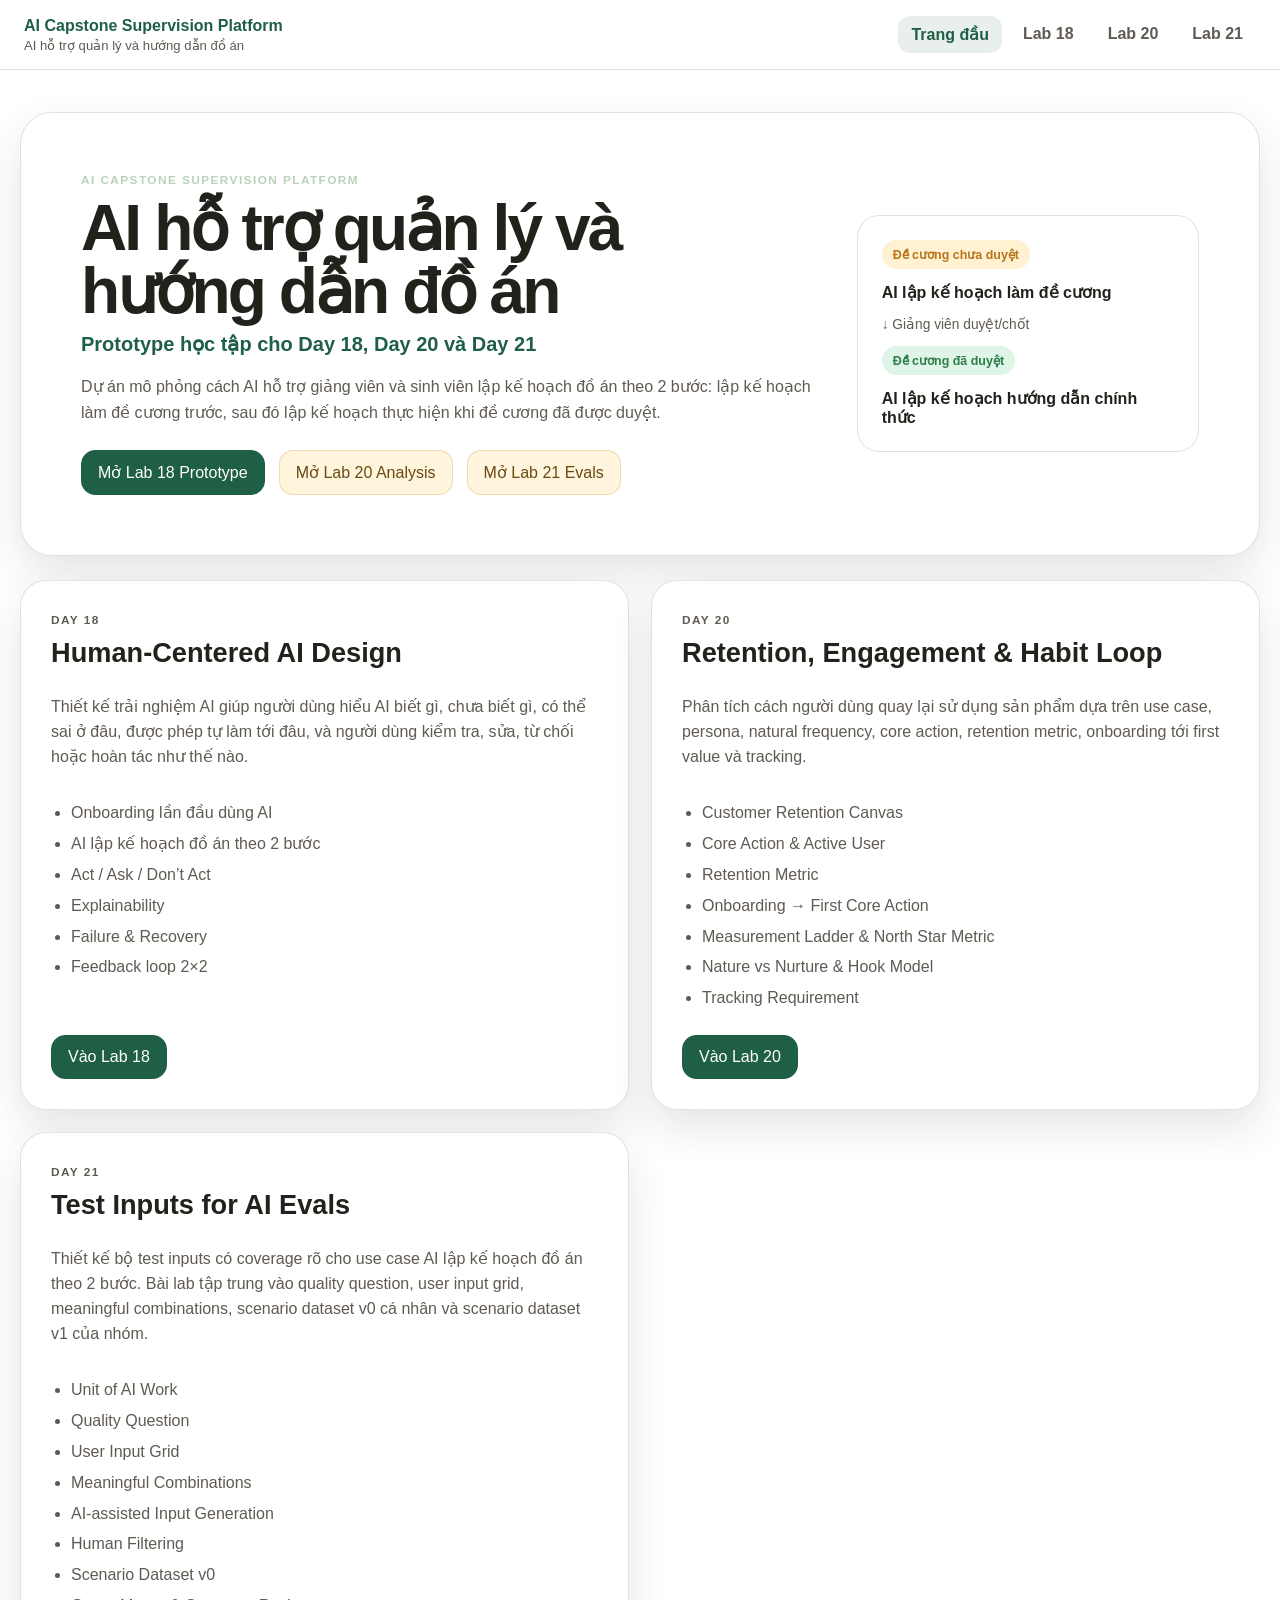
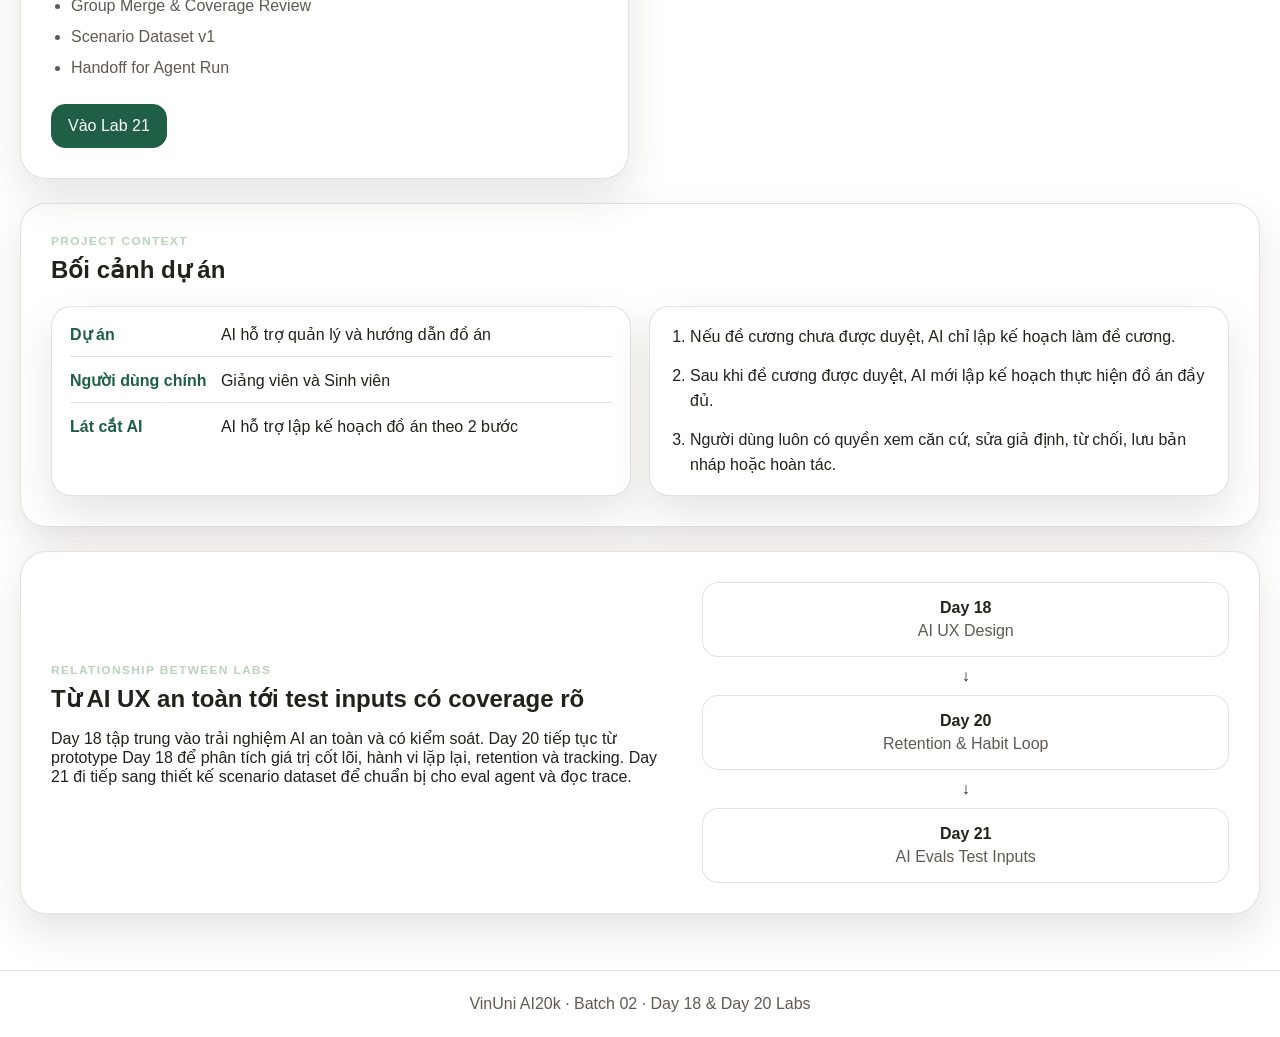
==== commit fe54ec6b: "hoàn thành bài lab 21" ====
--- a/index.html
+++ b/index.html
@@ -3,7 +3,7 @@
 <head>
   <meta charset="UTF-8">
   <meta name="viewport" content="width=device-width, initial-scale=1.0">
-  <title>AI Capstone Supervision Platform · Day 18 & Day 20</title>
+  <title>AI Capstone Supervision Platform · Day 18, Day 20 & Day 21</title>
   <link rel="stylesheet" href="styles.css">
 </head>
 <body class="landing-page">
@@ -16,6 +16,7 @@
       <a class="active" href="index.html">Trang đầu</a>
       <a href="lab18.html">Lab 18</a>
       <a href="lab20.html">Lab 20</a>
+      <a href="lab21.html">Lab 21</a>
     </nav>
   </header>
 
@@ -24,11 +25,12 @@
       <div>
         <p class="eyebrow">AI Capstone Supervision Platform</p>
         <h1>AI hỗ trợ quản lý và hướng dẫn đồ án</h1>
-        <p class="landing-subtitle">Prototype học tập cho Day 18 và Day 20</p>
+        <p class="landing-subtitle">Prototype học tập cho Day 18, Day 20 và Day 21</p>
         <p class="hero-copy">Dự án mô phỏng cách AI hỗ trợ giảng viên và sinh viên lập kế hoạch đồ án theo 2 bước: lập kế hoạch làm đề cương trước, sau đó lập kế hoạch thực hiện khi đề cương đã được duyệt.</p>
         <div class="button-row landing-actions">
           <a class="primary-button button-link" href="lab18.html">Mở Lab 18 Prototype</a>
           <a class="secondary-button button-link" href="lab20.html">Mở Lab 20 Analysis</a>
+          <a class="secondary-button button-link" href="lab21.html">Mở Lab 21 Evals</a>
         </div>
       </div>
       <div class="hero-visual" aria-label="Quy trình hai bước">
@@ -71,6 +73,25 @@
         </ul>
         <a class="primary-button button-link" href="lab20.html">Vào Lab 20</a>
       </article>
+
+      <article class="lab-card lab-card-21">
+        <p class="eyebrow">Day 21</p>
+        <h2>Test Inputs for AI Evals</h2>
+        <p>Thiết kế bộ test inputs có coverage rõ cho use case AI lập kế hoạch đồ án theo 2 bước. Bài lab tập trung vào quality question, user input grid, meaningful combinations, scenario dataset v0 cá nhân và scenario dataset v1 của nhóm.</p>
+        <ul>
+          <li>Unit of AI Work</li>
+          <li>Quality Question</li>
+          <li>User Input Grid</li>
+          <li>Meaningful Combinations</li>
+          <li>AI-assisted Input Generation</li>
+          <li>Human Filtering</li>
+          <li>Scenario Dataset v0</li>
+          <li>Group Merge & Coverage Review</li>
+          <li>Scenario Dataset v1</li>
+          <li>Handoff for Agent Run</li>
+        </ul>
+        <a class="primary-button button-link" href="lab21.html">Vào Lab 21</a>
+      </article>
     </section>
 
     <section class="landing-section">
@@ -100,14 +121,16 @@
 
     <section class="landing-section relationship-section">
       <div>
-        <p class="eyebrow">Relationship between two labs</p>
-        <h2>Từ AI UX an toàn tới hành vi quay lại có giá trị</h2>
-        <p>Day 18 tập trung vào trải nghiệm AI an toàn và có kiểm soát. Day 20 tiếp tục từ prototype Day 18 để phân tích giá trị cốt lõi, hành vi lặp lại, retention và tracking.</p>
+        <p class="eyebrow">Relationship between labs</p>
+        <h2>Từ AI UX an toàn tới test inputs có coverage rõ</h2>
+        <p>Day 18 tập trung vào trải nghiệm AI an toàn và có kiểm soát. Day 20 tiếp tục từ prototype Day 18 để phân tích giá trị cốt lõi, hành vi lặp lại, retention và tracking. Day 21 đi tiếp sang thiết kế scenario dataset để chuẩn bị cho eval agent và đọc trace.</p>
       </div>
       <div class="relationship-flow">
-        <div><strong>Day 18</strong><span>AI UX · quyền kiểm soát · recovery</span></div>
+        <div><strong>Day 18</strong><span>AI UX Design</span></div>
         <b>↓</b>
-        <div><strong>Day 20</strong><span>Core action · retention · onboarding · metrics · habit loop · tracking</span></div>
+        <div><strong>Day 20</strong><span>Retention & Habit Loop</span></div>
+        <b>↓</b>
+        <div><strong>Day 21</strong><span>AI Evals Test Inputs</span></div>
       </div>
     </section>
   </main>
--- a/styles.css
+++ b/styles.css
@@ -343,6 +343,36 @@
   background: var(--neutral-bg);
 }
 
+.representative {
+  color: #1f5f46;
+  background: #dff0e5;
+}
+
+.challenge {
+  color: #7a4e10;
+  background: #f8e7c5;
+}
+
+.high-risk {
+  color: #8f2f27;
+  background: #f8d9d4;
+}
+
+.kept {
+  color: #1f5f46;
+  background: #dff0e5;
+}
+
+.merged {
+  color: #5b4ea1;
+  background: #ece8ff;
+}
+
+.rewritten {
+  color: #7a4e10;
+  background: #f8e7c5;
+}
+
 .project-title {
   margin: 0 0 8px;
   font-size: 1.25rem;
@@ -629,6 +659,90 @@
   align-items: center;
   justify-content: center;
   text-align: center;
+}
+
+.table-wrap,
+.table-wrapper {
+  width: 100%;
+  max-width: 100%;
+  overflow-x: auto;
+  border: 1px solid var(--line);
+  border-radius: 18px;
+  background: #fff;
+}
+
+table {
+  width: 100%;
+  border-collapse: collapse;
+  min-width: 760px;
+}
+
+th,
+td {
+  padding: 14px 16px;
+  border-bottom: 1px solid var(--line);
+  text-align: left;
+  vertical-align: top;
+  line-height: 1.5;
+}
+
+thead th {
+  color: #fff;
+  background: #2e463b;
+  font-size: 0.82rem;
+}
+
+tbody th {
+  width: 190px;
+  color: #1f5f46;
+  background: #f4f7f2;
+}
+
+tbody tr:last-child th,
+tbody tr:last-child td {
+  border-bottom: 0;
+}
+
+.table-caption {
+  margin: 0 0 10px;
+  color: var(--muted);
+}
+
+.summary-grid,
+.dataset-grid,
+.note-grid {
+  display: grid;
+  gap: 14px;
+}
+
+.summary-grid {
+  grid-template-columns: repeat(2, minmax(0, 1fr));
+}
+
+.dataset-grid {
+  grid-template-columns: 1fr;
+}
+
+.note-grid {
+  grid-template-columns: repeat(2, minmax(0, 1fr));
+}
+
+.callout-box {
+  padding: 18px;
+  border-radius: 18px;
+  border: 1px solid var(--line);
+  background: linear-gradient(180deg, #fbfbfb, #ffffff);
+}
+
+.code-block {
+  margin: 0;
+  padding: 18px;
+  border-radius: 18px;
+  background: #f8f7f3;
+  border: 1px solid var(--line);
+  white-space: pre-wrap;
+  line-height: 1.55;
+  overflow-x: auto;
 }
 
 @media (max-width: 1200px) {
@@ -863,6 +977,20 @@
     height: auto;
     overflow: visible;
   }
+  .lab21-shell {
+    min-height: auto;
+  }
+  .lab21-shell .sidebar {
+    width: 100%;
+    max-width: none;
+    height: auto;
+    position: static;
+    overflow: visible;
+  }
+  .lab21-shell .content {
+    height: auto;
+    overflow: visible;
+  }
   .landing-hero, .relationship-section { grid-template-columns: 1fr; }
   .step-card-flow, .four-up, .current-stats { grid-template-columns: repeat(2, minmax(0, 1fr)); }
   .exclusion-grid, .input-metric-grid { grid-template-columns: repeat(2, minmax(0, 1fr)); }
@@ -879,6 +1007,16 @@
     font-size: 1.35rem;
   }
   .lab20-shell .nav-link {
+    padding: 8px 10px;
+    font-size: 0.78rem;
+  }
+  .lab21-shell .sidebar {
+    padding: 18px 14px;
+  }
+  .lab21-shell .brand h1 {
+    font-size: 1.35rem;
+  }
+  .lab21-shell .nav-link {
     padding: 8px 10px;
     font-size: 0.78rem;
   }
@@ -889,5 +1027,121 @@
   .lab-card-grid, .context-grid, .metric-card-grid, .input-metric-grid, .four-up, .step-card-flow, .current-stats, .exclusion-grid, .impact-strip, .hook-details { grid-template-columns: 1fr; }
   .definition-list > div { grid-template-columns: 1fr; gap: 5px; }
   .nature-note { flex-direction: column; }
-  .demo-timeline article { grid-template-columns: 1fr; gap: 6px; }
-}
+.demo-timeline article { grid-template-columns: 1fr; gap: 6px; }
+}
+
+/* Day 21 content */
+.lab21-shell {
+  display: flex;
+  min-height: 100vh;
+  width: 100%;
+  overflow-x: hidden;
+}
+
+.lab21-shell .sidebar {
+  flex: 0 0 340px;
+  width: 340px;
+  max-width: 340px;
+  height: 100vh;
+  overflow: hidden;
+  padding: 20px 16px 16px;
+  gap: 14px;
+}
+
+.lab21-shell .brand h1 {
+  margin: 6px 0 8px;
+  font-size: 1.5rem;
+  line-height: 1.12;
+}
+
+.lab21-shell .brand-note {
+  margin: 0;
+  font-size: 0.85rem;
+  line-height: 1.4;
+}
+
+.lab21-shell .lab-switcher a {
+  padding: 8px 10px;
+  font-size: 0.76rem;
+}
+
+.lab21-shell .menu {
+  flex: 1;
+  overflow-y: auto;
+  padding-right: 4px;
+}
+
+.lab21-shell .nav-link {
+  padding: 8px 10px;
+  font-size: 0.78rem;
+  line-height: 1.2;
+}
+
+.lab21-shell .content {
+  flex: 1;
+  min-width: 0;
+  height: 100vh;
+  overflow-y: auto;
+  overflow-x: hidden;
+  padding: 24px 26px 56px;
+}
+
+.lab21-shell .hero,
+.lab21-shell .page-section {
+  max-width: 100%;
+  min-width: 0;
+}
+
+.lab21-shell .page-section {
+  display: none;
+}
+
+.lab21-shell .page-section.active {
+  display: block;
+}
+
+.lab21-shell .section-intro,
+.lab21-shell .section-note,
+.lab21-shell .muted-copy {
+  color: var(--muted);
+  line-height: 1.6;
+}
+
+.lab21-shell .grid-2 {
+  display: grid;
+  grid-template-columns: repeat(2, minmax(0, 1fr));
+  gap: 16px;
+}
+
+.lab21-shell .grid-3 {
+  display: grid;
+  grid-template-columns: repeat(3, minmax(0, 1fr));
+  gap: 16px;
+}
+
+.lab21-shell .card {
+  padding: 18px;
+  border: 1px solid var(--line);
+  border-radius: 18px;
+  background: #fff;
+  box-shadow: var(--shadow);
+}
+
+.lab21-shell .card h4,
+.lab21-shell .card h5 {
+  margin: 0 0 10px;
+}
+
+.lab21-shell .flow-bubble {
+  display: inline-flex;
+  align-items: center;
+  gap: 8px;
+  padding: 10px 14px;
+  border-radius: 999px;
+  background: #f3f6f4;
+  border: 1px solid rgba(63, 51, 36, 0.08);
+}
+
+.lab21-shell .prompt-box {
+  white-space: pre-wrap;
+}
